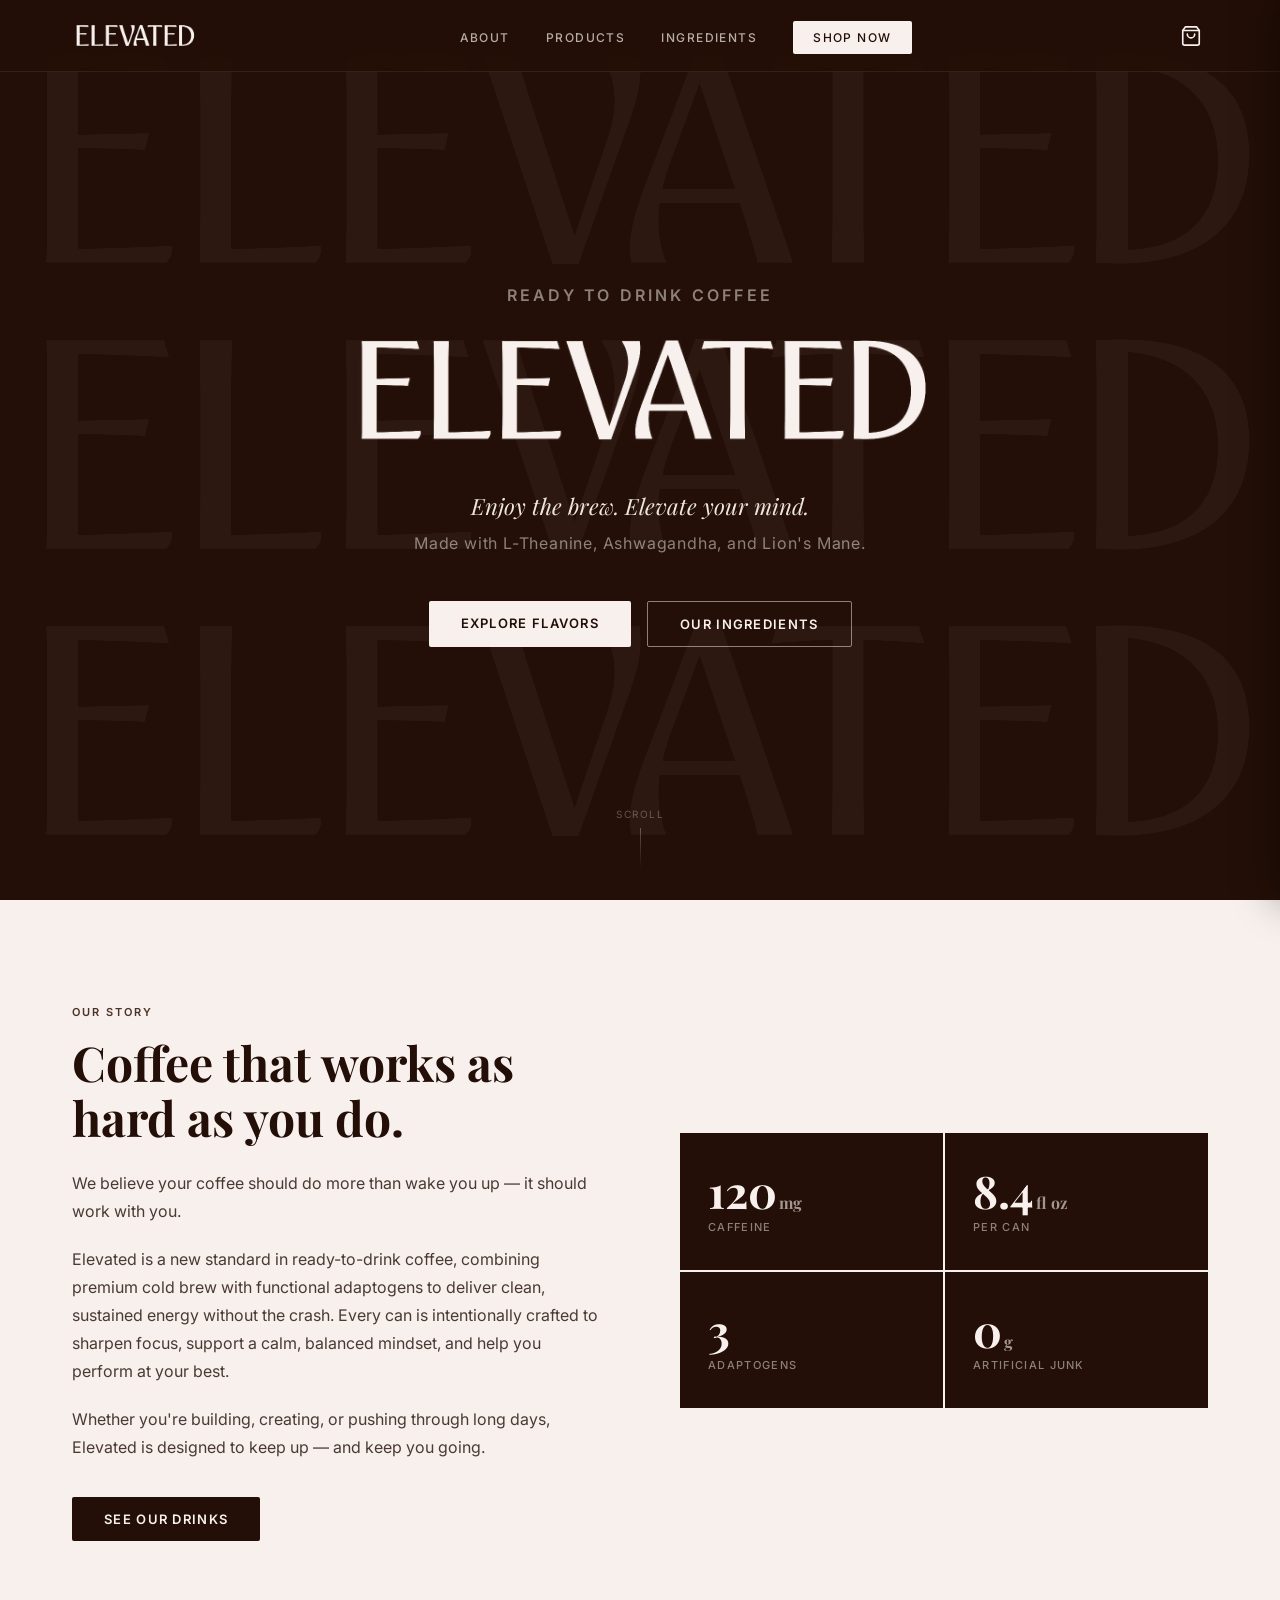
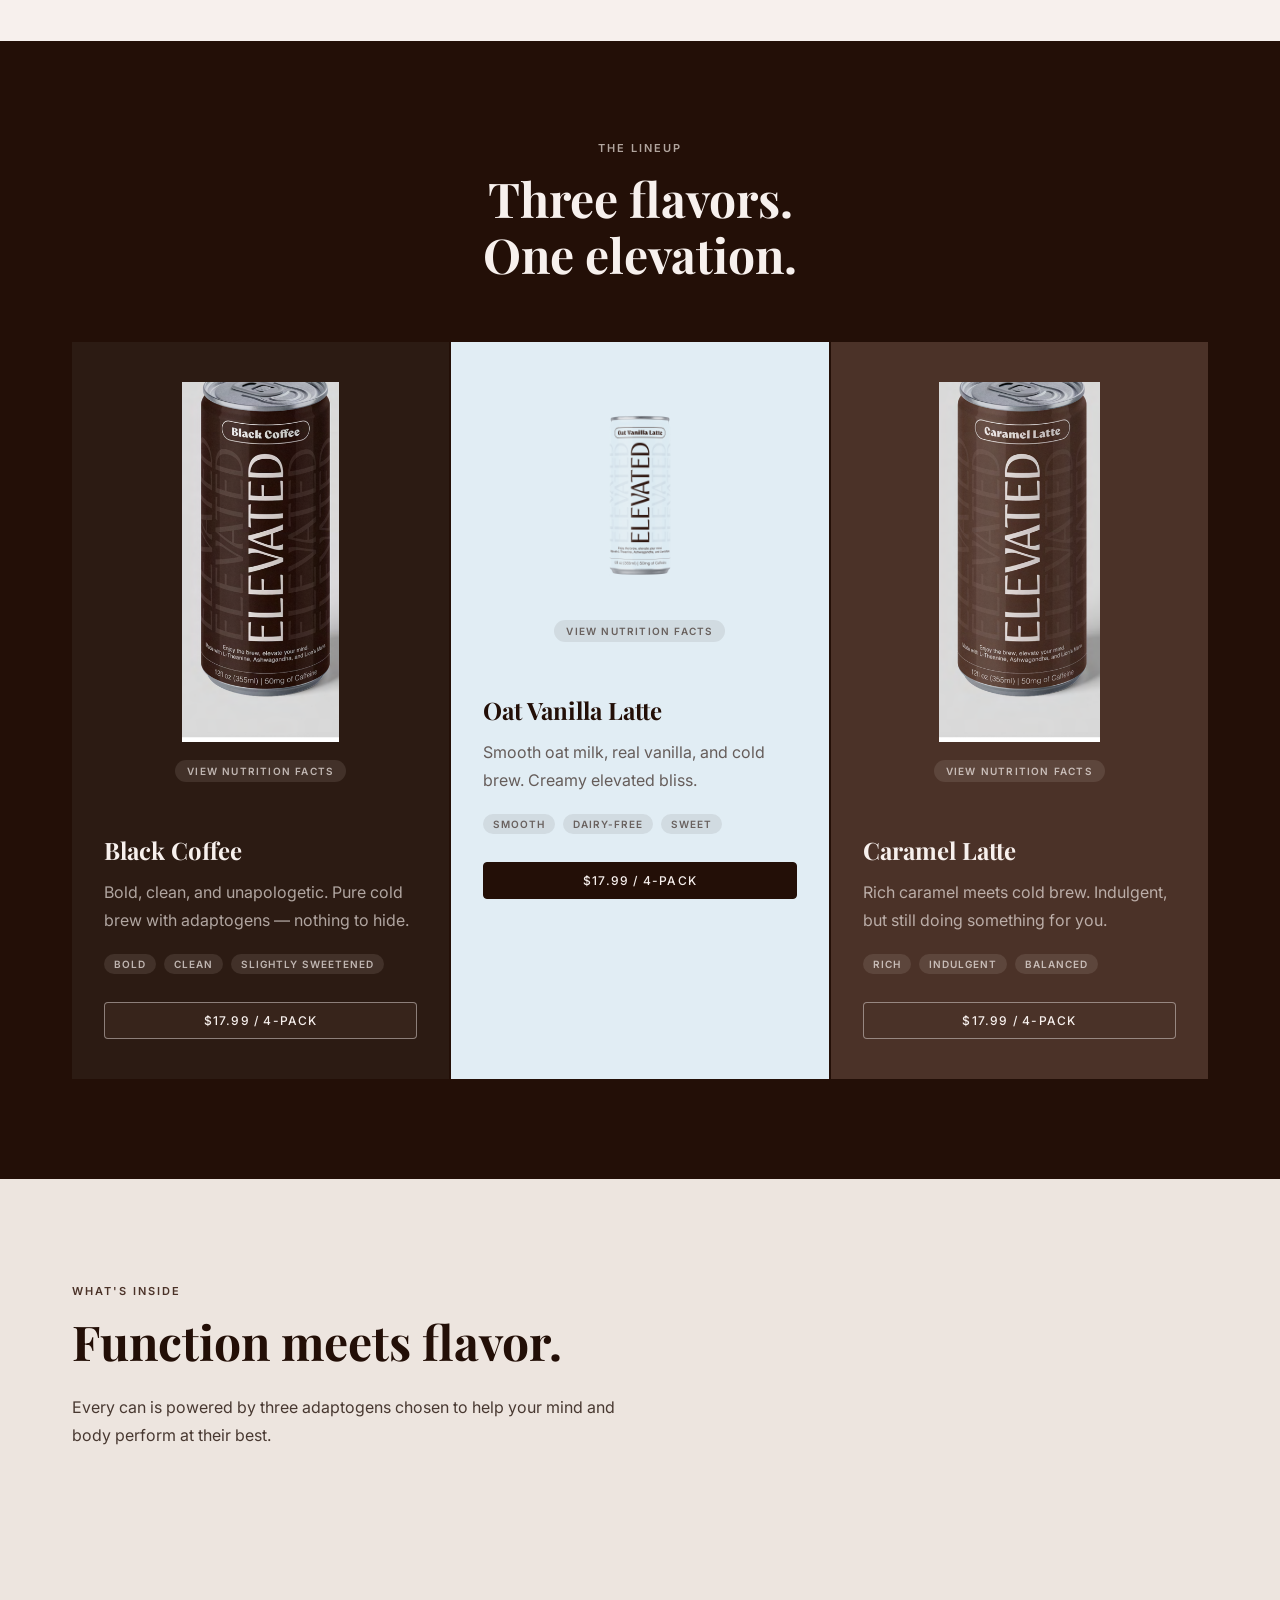
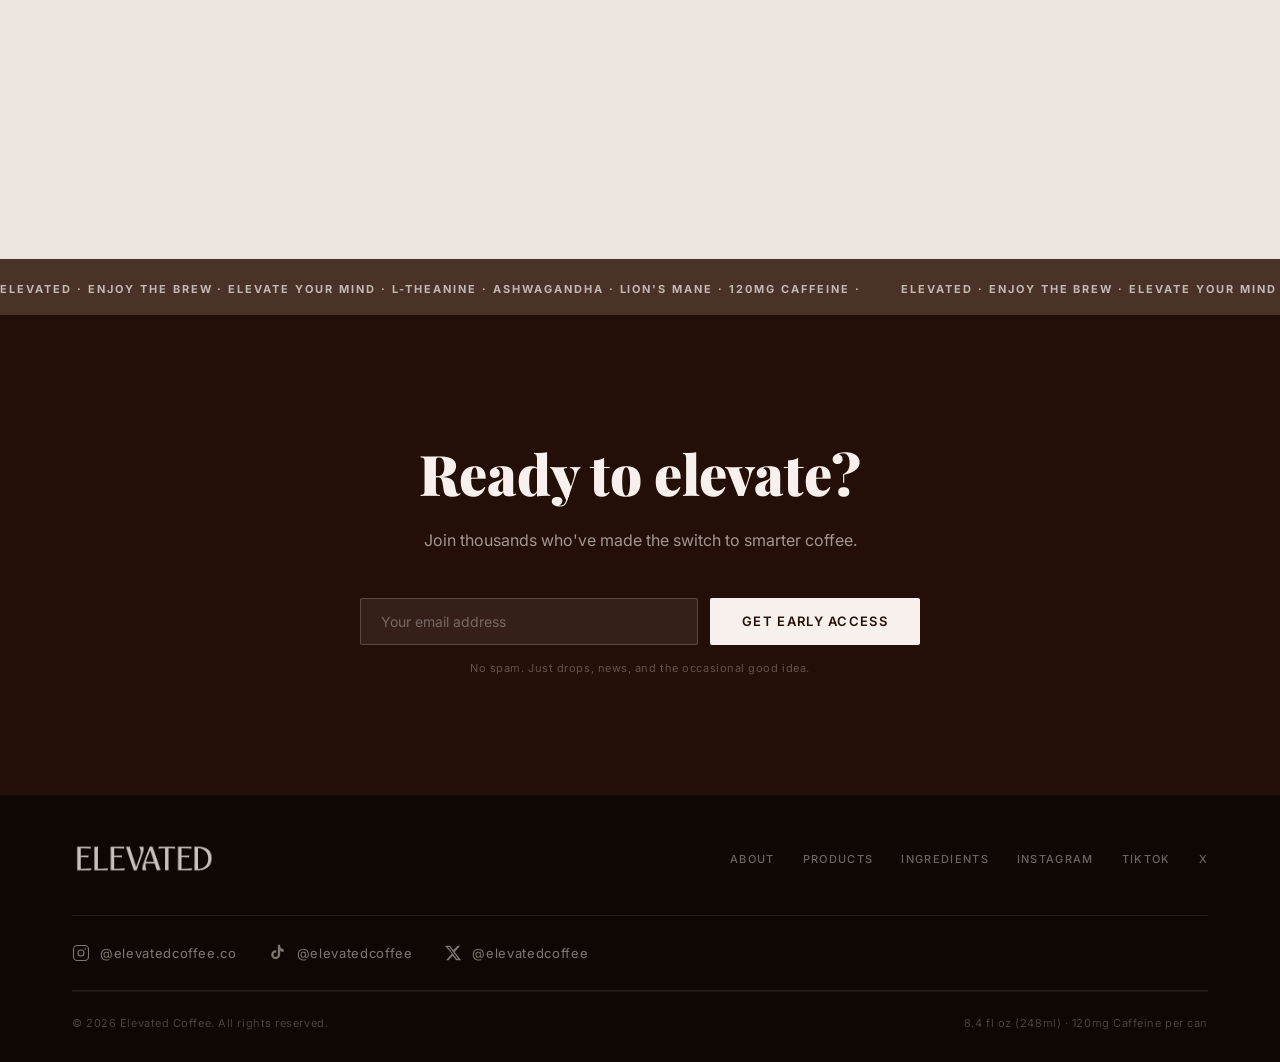
==== index.html @ 6d4f67a7 "Open nutrition facts on click in a screen-fitted popup Replace the hover overlay with a click/tap po" ====
<!DOCTYPE html>
<html lang="en">
<head>
  <meta charset="UTF-8" />
  <meta name="viewport" content="width=device-width, initial-scale=1.0" />
  <title>Elevated Coffee — Elevate Your Mind</title>
  <link rel="preconnect" href="https://fonts.googleapis.com" />
  <link rel="preconnect" href="https://fonts.gstatic.com" crossorigin />
  <link href="https://fonts.googleapis.com/css2?family=Playfair+Display:wght@400;700;900&family=Inter:wght@300;400;500;600&display=swap" rel="stylesheet" />
  <link rel="stylesheet" href="style.css" />
</head>
<body>

  <!-- NAV -->
  <nav class="nav">
    <div class="nav__inner">
      <a href="#" class="nav__logo"><img src="logo_cream.png" alt="ELEVATED" class="nav__logo-img" /></a>
      <ul class="nav__links">
        <li><a href="#about">About</a></li>
        <li><a href="#products">Products</a></li>
        <li><a href="#ingredients">Ingredients</a></li>
        <li><a href="#products" class="nav__cta">Shop Now</a></li>
      </ul>
      <div class="nav__right">
        <button class="cart-btn" id="cartBtn" aria-label="Open cart">
          <svg xmlns="http://www.w3.org/2000/svg" viewBox="0 0 24 24" fill="none" stroke="currentColor" stroke-width="1.8" stroke-linecap="round" stroke-linejoin="round">
            <path d="M6 2 3 6v14a2 2 0 0 0 2 2h14a2 2 0 0 0 2-2V6l-3-4z"/>
            <line x1="3" y1="6" x2="21" y2="6"/>
            <path d="M16 10a4 4 0 0 1-8 0"/>
          </svg>
          <span class="cart-badge" id="cartBadge" style="display:none">0</span>
        </button>
        <button class="nav__hamburger" aria-label="Toggle menu">
          <span></span><span></span><span></span>
        </button>
      </div>
    </div>
  </nav>

  <!-- CART DRAWER -->
  <div class="cart-overlay" id="cartOverlay"></div>
  <aside class="cart-drawer" id="cartDrawer" aria-label="Shopping cart">
    <div class="cart-drawer__header">
      <h2>Your Cart</h2>
      <button class="cart-drawer__close" id="cartClose" aria-label="Close cart">
        <svg xmlns="http://www.w3.org/2000/svg" viewBox="0 0 24 24" fill="none" stroke="currentColor" stroke-width="2" stroke-linecap="round">
          <line x1="18" y1="6" x2="6" y2="18"/><line x1="6" y1="6" x2="18" y2="18"/>
        </svg>
      </button>
    </div>
    <div class="cart-drawer__items" id="cartItems">
      <p class="cart-empty">Your cart is empty.</p>
    </div>
    <div class="cart-drawer__footer" id="cartFooter" style="display:none">
      <div class="cart-total">
        <span>Total</span>
        <span id="cartTotal">$0.00</span>
      </div>
      <button class="btn btn--dark cart-checkout">Checkout</button>
      <p class="cart-note">Shipping calculated at checkout</p>
    </div>
  </aside>

  <!-- HERO -->
  <section class="hero">
    <div class="hero__bg-watermark" aria-hidden="true">
      <img src="logo_cream.png" alt="" />
      <img src="logo_cream.png" alt="" />
      <img src="logo_cream.png" alt="" />
      <img src="logo_cream.png" alt="" />
    </div>
    <div class="hero__content">
      <p class="hero__eyebrow">Ready to Drink Coffee</p>
      <h1 class="hero__title">
        <img src="logo_cream.png" alt="ELEVATED" class="hero__logo" />
      </h1>
      <p class="hero__tagline">Enjoy the brew. Elevate your mind.</p>
      <p class="hero__sub">Made with L-Theanine, Ashwagandha, and Lion's Mane.</p>
      <div class="hero__actions">
        <a href="#products" class="btn btn--light">Explore Flavors</a>
        <a href="#ingredients" class="btn btn--outline">Our Ingredients</a>
      </div>
    </div>
    <div class="hero__scroll" aria-hidden="true">
      <span>Scroll</span>
      <div class="hero__scroll-line"></div>
    </div>
  </section>

  <!-- ABOUT -->
  <section class="about" id="about">
    <div class="container">
      <div class="about__grid">
        <div class="about__text">
          <span class="label">Our Story</span>
          <h2 class="section-title">Coffee that works as hard as you do.</h2>
          <p>We believe your coffee should do more than wake you up — it should work with you.</p>
          <p>Elevated is a new standard in ready-to-drink coffee, combining premium cold brew with functional adaptogens to deliver clean, sustained energy without the crash. Every can is intentionally crafted to sharpen focus, support a calm, balanced mindset, and help you perform at your best.</p>
          <p>Whether you're building, creating, or pushing through long days, Elevated is designed to keep up — and keep you going.</p>
          <a href="#products" class="btn btn--dark">See Our Drinks</a>
        </div>
        <div class="about__stats">
          <div class="stat">
            <span class="stat__num">120<span>mg</span></span>
            <span class="stat__label">Caffeine</span>
          </div>
          <div class="stat">
            <span class="stat__num">8.4<span>fl oz</span></span>
            <span class="stat__label">Per Can</span>
          </div>
          <div class="stat">
            <span class="stat__num">3</span>
            <span class="stat__label">Adaptogens</span>
          </div>
          <div class="stat">
            <span class="stat__num">0<span>g</span></span>
            <span class="stat__label">Artificial Junk</span>
          </div>
        </div>
      </div>
    </div>
  </section>

  <!-- PRODUCTS -->
  <section class="products" id="products">
    <div class="container">
      <span class="label label--light">The Lineup</span>
      <h2 class="section-title section-title--light">Three flavors.<br>One elevation.</h2>
      <div class="products__grid">

        <!-- Black Coffee -->
        <div class="product-card product-card--dark">
          <div class="product-card__can-wrap" tabindex="0" role="button" aria-label="Show nutrition facts for Black Coffee">
            <img src="can_black_coffee.png" alt="Elevated Black Coffee Can" class="product-card__can-img" />
            <span class="nutrition-hint" aria-hidden="true">View nutrition facts</span>
            <div class="nutrition">
              <div class="nutrition__label">
                <button class="nutrition__close" type="button" aria-label="Close nutrition facts">&times;</button>
                <h4 class="nutrition__title">Nutrition Facts</h4>
                <p class="nutrition__serving">1 serving per container<br><strong>Serving size&nbsp;&nbsp;1 can (248mL)</strong></p>
                <div class="nutrition__bar nutrition__bar--thick"></div>
                <div class="nutrition__cal">
                  <span class="nutrition__cal-label">Amount per serving<br><strong>Calories</strong></span>
                  <strong class="nutrition__cal-num">20</strong>
                </div>
                <div class="nutrition__bar nutrition__bar--med"></div>
                <div class="nutrition__dv">% Daily Value*</div>
                <div class="nutrition__row"><span><strong>Total Fat</strong> 0g</span><strong>0%</strong></div>
                <div class="nutrition__row nutrition__row--sub"><span>Saturated Fat 0g</span><strong>0%</strong></div>
                <div class="nutrition__row nutrition__row--sub"><span><em>Trans</em> Fat 0g</span><span></span></div>
                <div class="nutrition__row"><span><strong>Cholesterol</strong> 0mg</span><strong>0%</strong></div>
                <div class="nutrition__row"><span><strong>Sodium</strong> 10mg</span><strong>0%</strong></div>
                <div class="nutrition__row"><span><strong>Total Carbohydrate</strong> 9g</span><strong>3%</strong></div>
                <div class="nutrition__row nutrition__row--sub"><span>Dietary Fiber 0g</span><strong>0%</strong></div>
                <div class="nutrition__row nutrition__row--sub"><span>Total Sugars 5g</span><span></span></div>
                <div class="nutrition__row nutrition__row--sub2"><span>Includes 5g Added Sugars</span><strong>10%</strong></div>
                <div class="nutrition__row"><span><strong>Protein</strong> 0g</span><span></span></div>
                <div class="nutrition__bar nutrition__bar--thick"></div>
                <div class="nutrition__row nutrition__row--micro"><span>Vitamin D 0mcg</span><span>0%</span></div>
                <div class="nutrition__row nutrition__row--micro"><span>Calcium 0mg</span><span>0%</span></div>
                <div class="nutrition__row nutrition__row--micro"><span>Iron 0mg</span><span>0%</span></div>
                <div class="nutrition__row nutrition__row--micro"><span>Potassium 0mg</span><span>0%</span></div>
                <div class="nutrition__bar nutrition__bar--med"></div>
                <p class="nutrition__foot">*The % Daily Value (DV) tells you how much a nutrient in a serving of food contributes to a daily diet. 2,000 calories a day is used for general nutrition advice.</p>
                <p class="nutrition__ingredients"><strong>Ingredients:</strong> Water, Coffee Concentrate, Sugar, Natural Flavor, Lion's Mane Mushroom Extract, Natural Caffeine (from Green Coffee Beans), L-Theanine, Ashwagandha Root Extract.</p>
              </div>
            </div>
          </div>
          <div class="product-card__details">
            <h3>Black Coffee</h3>
            <p>Bold, clean, and unapologetic. Pure cold brew with adaptogens — nothing to hide.</p>
            <div class="product-card__tags">
              <span>Bold</span><span>Clean</span><span>Slightly Sweetened</span>
            </div>
            <div class="product-card__buy">
              <button class="btn btn--add-cart btn--pack" data-name="Black Coffee (4-Pack)" data-price="17.99" data-img="can_black_coffee.png">$17.99 / 4-Pack</button>
            </div>
          </div>
        </div>

        <!-- Oat Vanilla Latte -->
        <div class="product-card product-card--blue">
          <div class="product-card__can-wrap" tabindex="0" role="button" aria-label="Show nutrition facts for Oat Vanilla Latte">
            <img src="can_oat_vanilla_latte.png" alt="Elevated Oat Vanilla Latte Can" class="product-card__can-img" />
            <span class="nutrition-hint" aria-hidden="true">View nutrition facts</span>
            <div class="nutrition">
              <div class="nutrition__label">
                <button class="nutrition__close" type="button" aria-label="Close nutrition facts">&times;</button>
                <h4 class="nutrition__title">Nutrition Facts</h4>
                <p class="nutrition__serving">1 serving per container<br><strong>Serving size&nbsp;&nbsp;1 can (248mL)</strong></p>
                <div class="nutrition__bar nutrition__bar--thick"></div>
                <div class="nutrition__cal">
                  <span class="nutrition__cal-label">Amount per serving<br><strong>Calories</strong></span>
                  <strong class="nutrition__cal-num">100</strong>
                </div>
                <div class="nutrition__bar nutrition__bar--med"></div>
                <div class="nutrition__dv">% Daily Value*</div>
                <div class="nutrition__row"><span><strong>Total Fat</strong> 1g</span><strong>1%</strong></div>
                <div class="nutrition__row nutrition__row--sub"><span>Saturated Fat 0g</span><strong>0%</strong></div>
                <div class="nutrition__row nutrition__row--sub"><span><em>Trans</em> Fat 0g</span><span></span></div>
                <div class="nutrition__row"><span><strong>Cholesterol</strong> 0mg</span><strong>0%</strong></div>
                <div class="nutrition__row"><span><strong>Sodium</strong> 40mg</span><strong>2%</strong></div>
                <div class="nutrition__row"><span><strong>Total Carbohydrate</strong> 24g</span><strong>9%</strong></div>
                <div class="nutrition__row nutrition__row--sub"><span>Dietary Fiber 2g</span><strong>7%</strong></div>
                <div class="nutrition__row nutrition__row--sub"><span>Total Sugars 13g</span><span></span></div>
                <div class="nutrition__row nutrition__row--sub2"><span>Includes 13g Added Sugars</span><strong>26%</strong></div>
                <div class="nutrition__row"><span><strong>Protein</strong> 1g</span><span></span></div>
                <div class="nutrition__bar nutrition__bar--thick"></div>
                <div class="nutrition__row nutrition__row--micro"><span>Vitamin D 0mcg</span><span>0%</span></div>
                <div class="nutrition__row nutrition__row--micro"><span>Calcium 10mg</span><span>0%</span></div>
                <div class="nutrition__row nutrition__row--micro"><span>Iron 0mg</span><span>0%</span></div>
                <div class="nutrition__row nutrition__row--micro"><span>Potassium 230mg</span><span>4%</span></div>
                <div class="nutrition__bar nutrition__bar--med"></div>
                <p class="nutrition__foot">*The % Daily Value (DV) tells you how much a nutrient in a serving of food contributes to a daily diet. 2,000 calories a day is used for general nutrition advice.</p>
                <p class="nutrition__ingredients"><strong>Ingredients:</strong> Water, Oat Syrup, Coffee Concentrate, Sugar, Natural Flavors, Dipotassium Phosphate, Lion's Mane Mushroom Extract, Natural Caffeine (from Green Coffee Beans), L-Theanine, Ashwagandha Root Extract.</p>
              </div>
            </div>
          </div>
          <div class="product-card__details">
            <h3>Oat Vanilla Latte</h3>
            <p>Smooth oat milk, real vanilla, and cold brew. Creamy elevated bliss.</p>
            <div class="product-card__tags">
              <span>Smooth</span><span>Dairy-Free</span><span>Sweet</span>
            </div>
            <div class="product-card__buy">
              <button class="btn btn--add-cart btn--pack" data-name="Oat Vanilla Latte (4-Pack)" data-price="17.99" data-img="can_oat_vanilla_latte.png">$17.99 / 4-Pack</button>
            </div>
          </div>
        </div>

        <!-- Caramel Latte -->
        <div class="product-card product-card--caramel">
          <div class="product-card__can-wrap" tabindex="0" role="button" aria-label="Show nutrition facts for Caramel Latte">
            <img src="can_caramel_latte.png" alt="Elevated Caramel Latte Can" class="product-card__can-img" />
            <span class="nutrition-hint" aria-hidden="true">View nutrition facts</span>
            <div class="nutrition">
              <div class="nutrition__label">
                <button class="nutrition__close" type="button" aria-label="Close nutrition facts">&times;</button>
                <h4 class="nutrition__title">Nutrition Facts</h4>
                <p class="nutrition__serving">1 serving per container<br><strong>Serving size&nbsp;&nbsp;1 can (248mL)</strong></p>
                <div class="nutrition__bar nutrition__bar--thick"></div>
                <div class="nutrition__cal">
                  <span class="nutrition__cal-label">Amount per serving<br><strong>Calories</strong></span>
                  <strong class="nutrition__cal-num">120</strong>
                </div>
                <div class="nutrition__bar nutrition__bar--med"></div>
                <div class="nutrition__dv">% Daily Value*</div>
                <div class="nutrition__row"><span><strong>Total Fat</strong> 3.5g</span><strong>4%</strong></div>
                <div class="nutrition__row nutrition__row--sub"><span>Saturated Fat 2g</span><strong>10%</strong></div>
                <div class="nutrition__row nutrition__row--sub"><span><em>Trans</em> Fat 0g</span><span></span></div>
                <div class="nutrition__row"><span><strong>Cholesterol</strong> 15mg</span><strong>5%</strong></div>
                <div class="nutrition__row"><span><strong>Sodium</strong> 85mg</span><strong>4%</strong></div>
                <div class="nutrition__row"><span><strong>Total Carbohydrate</strong> 20g</span><strong>7%</strong></div>
                <div class="nutrition__row nutrition__row--sub"><span>Dietary Fiber 0g</span><strong>0%</strong></div>
                <div class="nutrition__row nutrition__row--sub"><span>Total Sugars 16g</span><span></span></div>
                <div class="nutrition__row nutrition__row--sub2"><span>Includes 8g Added Sugars</span><strong>16%</strong></div>
                <div class="nutrition__row"><span><strong>Protein</strong> 5g</span><span></span></div>
                <div class="nutrition__bar nutrition__bar--thick"></div>
                <div class="nutrition__row nutrition__row--micro"><span>Vitamin D 0mcg</span><span>0%</span></div>
                <div class="nutrition__row nutrition__row--micro"><span>Calcium 200mg</span><span>15%</span></div>
                <div class="nutrition__row nutrition__row--micro"><span>Iron 0.1mg</span><span>0%</span></div>
                <div class="nutrition__row nutrition__row--micro"><span>Potassium 460mg</span><span>10%</span></div>
                <div class="nutrition__bar nutrition__bar--med"></div>
                <p class="nutrition__foot">*The % Daily Value (DV) tells you how much a nutrient in a serving of food contributes to a daily diet. 2,000 calories a day is used for general nutrition advice.</p>
                <p class="nutrition__ingredients"><strong>Ingredients:</strong> Reduced Fat Milk (2%), Water, Coffee Concentrate, Sugar, Natural Flavors, Dipotassium Phosphate, Lion's Mane Mushroom Extract, Natural Caffeine (from Green Coffee Beans), L-Theanine, Ashwagandha Root Extract. <strong>Contains: Milk.</strong></p>
              </div>
            </div>
          </div>
          <div class="product-card__details">
            <h3>Caramel Latte</h3>
            <p>Rich caramel meets cold brew. Indulgent, but still doing something for you.</p>
            <div class="product-card__tags">
              <span>Rich</span><span>Indulgent</span><span>Balanced</span>
            </div>
            <div class="product-card__buy">
              <button class="btn btn--add-cart btn--pack" data-name="Caramel Latte (4-Pack)" data-price="17.99" data-img="can_caramel_latte.png">$17.99 / 4-Pack</button>
            </div>
          </div>
        </div>

      </div>
    </div>
  </section>

  <!-- INGREDIENTS -->
  <section class="ingredients" id="ingredients">
    <div class="container">
      <span class="label">What's Inside</span>
      <h2 class="section-title">Function meets flavor.</h2>
      <p class="section-intro">Every can is powered by three adaptogens chosen to help your mind and body perform at their best.</p>
      <div class="ingredients__grid">
        <div class="ingredient">
          <h3>L-Theanine</h3>
          <p>An amino acid found in tea that promotes calm focus and smooths out caffeine's edges — so you stay sharp without the jitters.</p>
        </div>
        <div class="ingredient">
          <h3>Ashwagandha</h3>
          <p>A powerful adaptogen used for centuries to reduce stress, balance cortisol, and support sustained energy throughout the day.</p>
        </div>
        <div class="ingredient">
          <h3>Lion's Mane</h3>
          <p>A functional mushroom renowned for its nootropic properties — supports memory, mental clarity, and neurological health.</p>
        </div>
      </div>
    </div>
  </section>

  <!-- MARQUEE STRIP -->
  <div class="marquee" aria-hidden="true">
    <div class="marquee__track">
      <span>ELEVATED · ENJOY THE BREW · ELEVATE YOUR MIND · L-THEANINE · ASHWAGANDHA · LION'S MANE · 120MG CAFFEINE · </span>
      <span>ELEVATED · ENJOY THE BREW · ELEVATE YOUR MIND · L-THEANINE · ASHWAGANDHA · LION'S MANE · 120MG CAFFEINE · </span>
      <span>ELEVATED · ENJOY THE BREW · ELEVATE YOUR MIND · L-THEANINE · ASHWAGANDHA · LION'S MANE · 120MG CAFFEINE · </span>
      <span>ELEVATED · ENJOY THE BREW · ELEVATE YOUR MIND · L-THEANINE · ASHWAGANDHA · LION'S MANE · 120MG CAFFEINE · </span>
    </div>
  </div>

  <!-- CTA -->
  <section class="cta" id="contact">
    <div class="container">
      <div class="cta__inner">
        <h2 class="cta__title">Ready to elevate?</h2>
        <p class="cta__sub">Join thousands who've made the switch to smarter coffee.</p>
        <form class="cta__form">
          <input type="email" placeholder="Your email address" required />
          <button type="submit" class="btn btn--cream">Get Early Access</button>
        </form>
        <p class="cta__fine">No spam. Just drops, news, and the occasional good idea.</p>
      </div>
    </div>
  </section>

  <!-- FOOTER -->
  <footer class="footer">
    <div class="container">
      <div class="footer__top">
        <img src="logo_cream.png" alt="ELEVATED" class="footer__logo-img" />
        <nav class="footer__nav">
          <a href="#about">About</a>
          <a href="#products">Products</a>
          <a href="#ingredients">Ingredients</a>
          <a href="https://instagram.com/elevatedcoffee.co" target="_blank" rel="noopener">Instagram</a>
          <a href="https://tiktok.com/@elevatedcoffee" target="_blank" rel="noopener">TikTok</a>
          <a href="https://x.com/elevatedcoffee" target="_blank" rel="noopener">X</a>
        </nav>
      </div>
      <div class="footer__social">
        <!-- Instagram -->
        <a href="https://instagram.com/elevatedcoffee.co" class="footer__social-link" target="_blank" rel="noopener" aria-label="Instagram">
          <svg xmlns="http://www.w3.org/2000/svg" viewBox="0 0 24 24" fill="none" stroke="currentColor" stroke-width="1.5" stroke-linecap="round" stroke-linejoin="round">
            <rect x="2" y="2" width="20" height="20" rx="5" ry="5"/>
            <circle cx="12" cy="12" r="4"/>
            <circle cx="17.5" cy="6.5" r="1" fill="currentColor" stroke="none"/>
          </svg>
          <span>@elevatedcoffee.co</span>
        </a>
        <!-- TikTok -->
        <a href="https://tiktok.com/@elevatedcoffee" class="footer__social-link" target="_blank" rel="noopener" aria-label="TikTok">
          <svg xmlns="http://www.w3.org/2000/svg" viewBox="0 0 24 24" fill="currentColor">
            <path d="M19.59 6.69a4.83 4.83 0 0 1-4.76-4.76V1h-3.06v13.67a2.89 2.89 0 0 1-2.88 2.5 2.89 2.89 0 0 1-2.89-2.89 2.89 2.89 0 0 1 2.89-2.89c.28 0 .54.04.79.1V8.35a6.02 6.02 0 0 0-.79-.05 5.95 5.95 0 0 0-5.95 5.95 5.95 5.95 0 0 0 5.95 5.95 5.95 5.95 0 0 0 5.95-5.95V8.89a7.88 7.88 0 0 0 4.76 1.58V7.41a4.84 4.84 0 0 1-1-.72z"/>
          </svg>
          <span>@elevatedcoffee</span>
        </a>
        <!-- X / Twitter -->
        <a href="https://x.com/elevatedcoffee" class="footer__social-link" target="_blank" rel="noopener" aria-label="X">
          <svg xmlns="http://www.w3.org/2000/svg" viewBox="0 0 24 24" fill="currentColor">
            <path d="M18.244 2.25h3.308l-7.227 8.26 8.502 11.24H16.17l-4.714-6.231-5.401 6.231H2.746l7.733-8.835L1.254 2.25H8.08l4.253 5.622 5.911-5.622zm-1.161 17.52h1.833L7.084 4.126H5.117z"/>
          </svg>
          <span>@elevatedcoffee</span>
        </a>
      </div>
      <div class="footer__bottom">
        <p>© 2026 Elevated Coffee. All rights reserved.</p>
        <p>8.4 fl oz (248ml) · 120mg Caffeine per can</p>
      </div>
    </div>
  </footer>

  <script src="script.js"></script>
</body>
</html>
---- style.css ----
/* ============================================
   ELEVATED COFFEE — Website Styles
   Palette: Espresso #230F07 | Cream #F7F0ED | Blue #E1EDF4 | Brown #4B3228
   ============================================ */

*, *::before, *::after { box-sizing: border-box; margin: 0; padding: 0; }

:root {
  --espresso:  #230F07;
  --espresso2: #2C1B13;
  --brown:     #4B3228;
  --cream:     #F7F0ED;
  --blue:      #E1EDF4;
  --cream2:    #EDE5DF;
  --text-light: #F7F0ED;
  --text-dark:  #230F07;

  --font-display: 'Playfair Display', Georgia, serif;
  --font-body: 'Inter', system-ui, sans-serif;

  --max-width: 1200px;
  --nav-h: 72px;
  --ease: cubic-bezier(0.25, 0.1, 0.25, 1);
}

html { scroll-behavior: smooth; }

body {
  font-family: var(--font-body);
  background: var(--cream);
  color: var(--text-dark);
  overflow-x: hidden;
  -webkit-font-smoothing: antialiased;
}

/* ─── UTILITIES ─── */
.container {
  max-width: var(--max-width);
  margin: 0 auto;
  padding: 0 32px;
}

.label {
  display: inline-block;
  font-family: var(--font-body);
  font-size: 11px;
  font-weight: 600;
  letter-spacing: 0.18em;
  text-transform: uppercase;
  color: var(--brown);
  margin-bottom: 16px;
}
.label--light { color: var(--cream2); opacity: 0.7; }

.section-title {
  font-family: var(--font-display);
  font-size: clamp(2rem, 4vw, 3rem);
  font-weight: 700;
  line-height: 1.15;
  color: var(--espresso);
  margin-bottom: 24px;
}
.section-title--light { color: var(--cream); }

.section-intro {
  font-size: 1rem;
  line-height: 1.75;
  color: var(--espresso2);
  max-width: 560px;
  margin-bottom: 56px;
  opacity: 0.85;
}

/* ─── BUTTONS ─── */
.btn {
  display: inline-block;
  padding: 14px 32px;
  font-family: var(--font-body);
  font-size: 13px;
  font-weight: 600;
  letter-spacing: 0.1em;
  text-transform: uppercase;
  text-decoration: none;
  border-radius: 2px;
  transition: all 0.25s var(--ease);
  cursor: pointer;
  border: none;
}
.btn--dark {
  background: var(--espresso);
  color: var(--cream);
}
.btn--dark:hover { background: var(--brown); }

.btn--light {
  background: var(--cream);
  color: var(--espresso);
}
.btn--light:hover { background: #fff; }

.btn--outline {
  background: transparent;
  color: var(--cream);
  border: 1.5px solid rgba(247, 240, 237, 0.5);
}
.btn--outline:hover {
  background: rgba(247, 240, 237, 0.1);
  border-color: var(--cream);
}

.btn--cream {
  background: var(--cream);
  color: var(--espresso);
}
.btn--cream:hover { background: #fff; }

/* ─── NAVIGATION ─── */
.nav {
  position: fixed;
  top: 0;
  left: 0;
  right: 0;
  z-index: 100;
  height: var(--nav-h);
  background: rgba(35, 15, 7, 0.95);
  backdrop-filter: blur(12px);
  -webkit-backdrop-filter: blur(12px);
  border-bottom: 1px solid rgba(247, 240, 237, 0.08);
}

.nav__inner {
  max-width: var(--max-width);
  margin: 0 auto;
  padding: 0 32px;
  height: 100%;
  display: flex;
  align-items: center;
  justify-content: space-between;
}

.nav__logo {
  text-decoration: none;
  display: flex;
  align-items: center;
}

.nav__logo-img {
  height: 28px;
  width: auto;
  display: block;
}

.nav__links {
  display: flex;
  list-style: none;
  gap: 36px;
  align-items: center;
}

.nav__links a {
  font-size: 12px;
  font-weight: 500;
  letter-spacing: 0.12em;
  text-transform: uppercase;
  text-decoration: none;
  color: rgba(247, 240, 237, 0.7);
  transition: color 0.2s;
}

.nav__links a:hover { color: var(--cream); }

.nav__cta {
  background: var(--cream) !important;
  color: var(--espresso) !important;
  padding: 9px 20px;
  border-radius: 2px;
  opacity: 1 !important;
}
.nav__cta:hover { background: #fff !important; }

.nav__hamburger {
  display: none;
  flex-direction: column;
  gap: 5px;
  background: none;
  border: none;
  cursor: pointer;
  padding: 4px;
}
.nav__hamburger span {
  display: block;
  width: 24px;
  height: 2px;
  background: var(--cream);
  border-radius: 2px;
  transition: all 0.25s;
}

/* ─── HERO ─── */
.hero {
  min-height: 100vh;
  background: var(--espresso);
  display: grid;
  place-items: center;
  position: relative;
  overflow: hidden;
  padding: calc(var(--nav-h) + 60px) 32px 100px;
}

.hero__bg-watermark {
  position: absolute;
  inset: 0;
  display: flex;
  flex-direction: column;
  justify-content: space-around;
  overflow: hidden;
  pointer-events: none;
  user-select: none;
  padding: 20px 0;
}
.hero__bg-watermark img {
  width: 100%;
  opacity: 0.04;
  display: block;
}

.hero__content {
  text-align: center;
  position: relative;
  z-index: 2;
  width: 100%;
  max-width: 700px;
  margin: 0 auto;
  display: flex;
  flex-direction: column;
  align-items: center;
}

.hero__eyebrow {
  font-size: 1rem;
  font-weight: 600;
  letter-spacing: 0.2em;
  text-transform: uppercase;
  color: rgba(247, 240, 237, 0.5);
  margin-bottom: 20px;
  display: block;
  text-align: center;
}

.hero__title {
  margin: 0 0 32px;
  line-height: 1;
  width: 100%;
  display: flex;
  justify-content: center;
}

.hero__logo {
  width: min(600px, 80vw);
  height: auto;
  display: block;
}

.hero__tagline {
  font-family: var(--font-display);
  font-size: 1.4rem;
  font-style: italic;
  color: var(--cream2);
  margin-bottom: 12px;
  text-align: center;
}

.hero__sub {
  font-size: 1rem;
  font-weight: 400;
  letter-spacing: 0.05em;
  color: rgba(247, 240, 237, 0.5);
  margin-bottom: 48px;
  text-align: center;
}

.hero__actions {
  display: flex;
  gap: 16px;
  justify-content: center;
  flex-wrap: wrap;
}

.hero__scroll {
  position: absolute;
  bottom: 32px;
  left: 50%;
  transform: translateX(-50%);
  display: flex;
  flex-direction: column;
  align-items: center;
  gap: 8px;
  color: rgba(247, 240, 237, 0.3);
  font-size: 10px;
  letter-spacing: 0.15em;
  text-transform: uppercase;
}

.hero__scroll-line {
  width: 1px;
  height: 40px;
  background: linear-gradient(to bottom, rgba(247,240,237,0.3), transparent);
  animation: scrollPulse 2s ease-in-out infinite;
}

@keyframes scrollPulse {
  0%, 100% { transform: scaleY(1); opacity: 1; }
  50% { transform: scaleY(0.5); opacity: 0.4; }
}

/* ─── ABOUT ─── */
.about {
  padding: 100px 0;
  background: var(--cream);
}

.about__grid {
  display: grid;
  grid-template-columns: 1fr 1fr;
  gap: 80px;
  align-items: center;
}

.about__text p {
  font-size: 1rem;
  line-height: 1.75;
  color: var(--espresso2);
  margin-bottom: 20px;
  opacity: 0.85;
}

/* Unified body copy across all sections */
.about__text p,
.product-card p,
.ingredient p,
.cta__sub {
  font-size: 1rem;
  line-height: 1.75;
}

.about__text .btn { margin-top: 16px; }

.about__stats {
  display: grid;
  grid-template-columns: 1fr 1fr;
  gap: 2px;
}

.stat {
  background: var(--espresso);
  padding: 36px 28px;
  display: flex;
  flex-direction: column;
  gap: 6px;
}

.stat__num {
  font-family: var(--font-display);
  font-size: 2.8rem;
  font-weight: 700;
  color: var(--cream);
  line-height: 1;
}
.stat__num span {
  font-size: 1rem;
  opacity: 0.6;
  margin-left: 2px;
}

.stat__label {
  font-size: 11px;
  font-weight: 500;
  letter-spacing: 0.12em;
  text-transform: uppercase;
  color: rgba(247, 240, 237, 0.5);
}

/* ─── PRODUCTS ─── */
.products {
  padding: 100px 0;
  background: var(--espresso);
}

.products .label,
.products .section-title { text-align: center; width: 100%; display: block; }

.products__grid {
  display: grid;
  grid-template-columns: repeat(3, 1fr);
  gap: 2px;
  margin-top: 60px;
}

.product-card {
  display: flex;
  flex-direction: column;
  overflow: hidden;
}

.product-card--dark  { background: var(--espresso2); }
.product-card--blue  { background: var(--blue); }
.product-card--caramel { background: var(--brown); }

.product-card__can-wrap {
  padding: 40px 24px 24px;
  display: flex;
  justify-content: center;
  align-items: center;
  overflow: hidden;
  min-height: 320px;
}

.product-card__can-img {
  width: auto;
  max-width: 220px;
  max-height: 360px;
  height: auto;
  display: block;
  object-fit: contain;
  filter: none;
  transition: transform 0.4s cubic-bezier(0.25, 0.1, 0.25, 1);
}
.product-card:hover .product-card__can-img {
  transform: translateY(-8px) scale(1.05);
}

/* ─── CSS CAN ─── */
.can {
  width: 120px;
  height: 200px;
  border-radius: 16px / 10px;
  position: relative;
  overflow: hidden;
  display: flex;
  align-items: center;
  justify-content: center;
  box-shadow: 0 20px 60px rgba(0,0,0,0.4), inset 0 1px 0 rgba(255,255,255,0.1);
  transition: transform 0.4s var(--ease);
}
.product-card:hover .can { transform: translateY(-8px) scale(1.03); }

.can--dark    { background: linear-gradient(160deg, #2C1B13 0%, #1a0d06 100%); }
.can--blue    { background: linear-gradient(160deg, #E1EDF4 0%, #c8dde9 100%); }
.can--caramel { background: linear-gradient(160deg, #4B3228 0%, #3a261e 100%); }

.can__bg-text {
  position: absolute;
  inset: 0;
  font-family: var(--font-display);
  font-size: 11px;
  font-weight: 900;
  letter-spacing: 0.05em;
  word-break: break-all;
  line-height: 1.6;
  padding: 8px;
  pointer-events: none;
  user-select: none;
  overflow: hidden;
}
.can--dark .can__bg-text,
.can--caramel .can__bg-text { color: rgba(247,240,237,0.06); }
.can--blue .can__bg-text    { color: rgba(35,15,7,0.06); }

.can__content {
  position: relative;
  z-index: 2;
  display: flex;
  flex-direction: column;
  align-items: center;
  gap: 8px;
  padding: 12px 6px;
  text-align: center;
}

.can__pill {
  font-size: 7px;
  font-weight: 700;
  letter-spacing: 0.1em;
  text-transform: uppercase;
  background: rgba(247,240,237,0.15);
  color: var(--cream);
  padding: 3px 8px;
  border-radius: 20px;
}
.can__pill--dark {
  background: rgba(35,15,7,0.12);
  color: var(--espresso);
}

.can__brand {
  font-family: var(--font-display);
  font-size: 20px;
  font-weight: 900;
  letter-spacing: 0.12em;
  color: var(--cream);
  writing-mode: vertical-rl;
  text-orientation: mixed;
  transform: rotate(180deg);
  line-height: 1;
}
.can__brand--dark { color: var(--espresso); }

.can__info {
  font-size: 6px;
  letter-spacing: 0.08em;
  color: rgba(247,240,237,0.5);
  text-transform: uppercase;
}
.can__info--dark { color: rgba(35,15,7,0.45); }

.product-card__details {
  padding: 28px 32px 40px;
  flex: 1;
}

.product-card--dark h3,
.product-card--caramel h3 { color: var(--cream); }
.product-card--blue h3    { color: var(--espresso); }

.product-card h3 {
  font-family: var(--font-display);
  font-size: 1.5rem;
  font-weight: 700;
  margin-bottom: 12px;
}

.product-card--dark p,
.product-card--caramel p { color: rgba(247,240,237,0.65); }
.product-card--blue p    { color: rgba(35,15,7,0.65); }

.product-card p {
  line-height: 1.75;
  margin-bottom: 20px;
}

.product-card__tags {
  display: flex;
  gap: 8px;
  flex-wrap: wrap;
}

.product-card--dark .product-card__tags span,
.product-card--caramel .product-card__tags span {
  background: rgba(247,240,237,0.1);
  color: rgba(247,240,237,0.7);
}
.product-card--blue .product-card__tags span {
  background: rgba(35,15,7,0.08);
  color: rgba(35,15,7,0.6);
}

.product-card__tags span {
  font-size: 10px;
  font-weight: 600;
  letter-spacing: 0.1em;
  text-transform: uppercase;
  padding: 4px 10px;
  border-radius: 20px;
}

/* ─── INGREDIENTS ─── */
.ingredients {
  padding: 100px 0;
  background: var(--cream2);
}

.ingredients__grid {
  display: grid;
  grid-template-columns: repeat(3, 1fr);
  gap: 2px;
}

.ingredient {
  background: var(--cream);
  padding: 48px 36px;
  transition: transform 0.3s var(--ease), box-shadow 0.3s var(--ease);
}
.ingredient:hover {
  transform: translateY(-4px);
  box-shadow: 0 12px 40px rgba(35,15,7,0.12);
}

.ingredient__icon {
  font-size: 2.5rem;
  margin-bottom: 20px;
  display: block;
}

.ingredient h3 {
  font-family: var(--font-display);
  font-size: 1.5rem;
  font-weight: 700;
  color: var(--espresso);
  margin-bottom: 14px;
}

.ingredient p {
  font-size: 1rem;
  line-height: 1.75;
  color: var(--espresso2);
  opacity: 0.75;
}

/* ─── MARQUEE ─── */
.marquee {
  background: var(--brown);
  padding: 18px 0;
  overflow: hidden;
  white-space: nowrap;
}

.marquee__track {
  display: inline-flex;
  animation: marquee 25s linear infinite;
}

.marquee__track span {
  font-size: 11px;
  font-weight: 700;
  letter-spacing: 0.18em;
  text-transform: uppercase;
  color: rgba(247,240,237,0.7);
  padding-right: 40px;
}

@keyframes marquee {
  from { transform: translateX(0); }
  to   { transform: translateX(-50%); }
}

/* ─── CTA ─── */
.cta {
  padding: 120px 0;
  background: var(--espresso);
}

.cta__inner {
  max-width: 560px;
  margin: 0 auto;
  text-align: center;
}

.cta__title {
  font-family: var(--font-display);
  font-size: clamp(2rem, 5vw, 3.5rem);
  font-weight: 900;
  color: var(--cream);
  margin-bottom: 16px;
}

.cta__sub {
  font-size: 1rem;
  color: rgba(247,240,237,0.6);
  margin-bottom: 44px;
}

.cta__form {
  display: flex;
  gap: 12px;
  justify-content: center;
  flex-wrap: wrap;
  margin-bottom: 16px;
}

.cta__form input {
  flex: 1;
  min-width: 240px;
  padding: 14px 20px;
  background: rgba(247,240,237,0.08);
  border: 1px solid rgba(247,240,237,0.2);
  border-radius: 2px;
  font-family: var(--font-body);
  font-size: 14px;
  color: var(--cream);
  outline: none;
  transition: border-color 0.2s;
}
.cta__form input::placeholder { color: rgba(247,240,237,0.35); }
.cta__form input:focus { border-color: rgba(247,240,237,0.5); }

.cta__fine {
  font-size: 11px;
  color: rgba(247,240,237,0.3);
  letter-spacing: 0.05em;
}

/* ─── FOOTER ─── */
.footer {
  background: #0f0704;
  padding: 48px 0 32px;
}

.footer__top {
  display: flex;
  justify-content: space-between;
  align-items: center;
  margin-bottom: 40px;
  flex-wrap: wrap;
  gap: 24px;
}

.footer__logo-img {
  height: 32px;
  width: auto;
  display: block;
  opacity: 0.8;
}

.footer__nav {
  display: flex;
  gap: 28px;
  flex-wrap: wrap;
}

.footer__nav a {
  font-size: 11px;
  font-weight: 500;
  letter-spacing: 0.12em;
  text-transform: uppercase;
  text-decoration: none;
  color: rgba(247,240,237,0.4);
  transition: color 0.2s;
}
.footer__nav a:hover { color: var(--cream); }

.footer__social {
  display: flex;
  gap: 32px;
  padding: 28px 0;
  border-top: 1px solid rgba(240, 232, 218, 0.1);
  border-bottom: 1px solid rgba(240, 232, 218, 0.1);
  flex-wrap: wrap;
}

.footer__social-link {
  display: flex;
  align-items: center;
  gap: 10px;
  color: rgba(240, 232, 218, 0.5);
  text-decoration: none;
  font-size: 13px;
  letter-spacing: 0.05em;
  transition: color 0.2s;
}

.footer__social-link:hover { color: var(--gold); }

.footer__social-link svg {
  width: 18px;
  height: 18px;
  flex-shrink: 0;
}

.footer__bottom {
  padding-top: 24px;
  border-top: 1px solid rgba(247,240,237,0.06);
  display: flex;
  justify-content: space-between;
  flex-wrap: wrap;
  gap: 8px;
}

.footer__bottom p {
  font-size: 11px;
  color: rgba(247,240,237,0.25);
  letter-spacing: 0.05em;
}

/* ─── RESPONSIVE — TABLET ─── */
@media (max-width: 900px) {
  .about__grid { grid-template-columns: 1fr; gap: 48px; }
  .products__grid { grid-template-columns: 1fr; gap: 2px; }
  .ingredients__grid { grid-template-columns: 1fr; gap: 2px; }
  .nav__links { display: none; }
  .nav__hamburger { display: flex; }

  .hero { padding: calc(var(--nav-h) + 40px) 24px 80px; }
  .hero__logo { width: min(480px, 85vw); }

  .about { padding: 72px 0; }
  .ingredients { padding: 72px 0; }
  .cta { padding: 80px 0; }

  .products__grid { grid-template-columns: 1fr; }
  .product-card__can-wrap { min-height: 260px; }
}

/* ─── RESPONSIVE — MOBILE ─── */
@media (max-width: 600px) {
  :root { --nav-h: 60px; }

  .container { padding: 0 16px; }

  /* Nav */
  .nav__inner { padding: 0 16px; }
  .nav__logo-img { height: 22px; }

  /* Hero */
  .hero {
    padding: calc(var(--nav-h) + 32px) 16px 72px;
    min-height: 100svh;
  }
  .hero__logo { width: min(320px, 88vw); }
  .hero__eyebrow { font-size: 0.75rem; letter-spacing: 0.15em; }
  .hero__tagline { font-size: 1.1rem; }
  .hero__sub { font-size: 0.875rem; }
  .hero__actions { flex-direction: column; align-items: center; gap: 12px; }
  .hero__actions .btn { width: 100%; max-width: 280px; text-align: center; }

  /* About */
  .about { padding: 60px 0; }
  .about__grid { gap: 36px; }
  .about__stats { grid-template-columns: 1fr 1fr; gap: 2px; }
  .stat { padding: 24px 20px; }
  .stat__num { font-size: 2rem; }

  /* Section titles */
  .section-title { font-size: 1.75rem; }

  /* Products */
  .products { padding: 60px 0; }
  .products__grid { grid-template-columns: 1fr; }
  .product-card__can-wrap { min-height: 220px; padding: 32px 20px 20px; }
  .product-card__can-img { max-width: 170px; max-height: 280px; }
  .product-card__details { padding: 20px 20px 32px; }
  .product-card h3 { font-size: 1.25rem; }

  /* Ingredients */
  .ingredients { padding: 60px 0; }
  .ingredients__grid { grid-template-columns: 1fr; }
  .ingredient { padding: 32px 24px; }
  .ingredient h3 { font-size: 1.25rem; }

  /* CTA */
  .cta { padding: 72px 0; }
  .cta__form { flex-direction: column; align-items: center; }
  .cta__form input { width: 100%; min-width: unset; }
  .cta__form .btn { width: 100%; }

  /* Footer */
  .footer { padding: 36px 0 24px; }
  .footer__top { flex-direction: column; align-items: flex-start; gap: 20px; }
  .footer__logo-img { height: 24px; }
  .footer__nav { gap: 16px; flex-wrap: wrap; }
  .footer__bottom { flex-direction: column; gap: 6px; }
}

/* ─── ANIMATIONS ─── */
.fade-up {
  opacity: 0;
  transform: translateY(30px);
  transition: opacity 0.7s var(--ease), transform 0.7s var(--ease);
}
.fade-up.visible {
  opacity: 1;
  transform: translateY(0);
}

/* ─── CART BUTTON (NAV) ─── */
.nav__right {
  display: flex;
  align-items: center;
  gap: 12px;
}

.cart-btn {
  position: relative;
  background: none;
  border: none;
  cursor: pointer;
  color: var(--cream);
  padding: 6px;
  display: flex;
  align-items: center;
  justify-content: center;
  transition: opacity 0.2s;
}
.cart-btn:hover { opacity: 0.7; }
.cart-btn svg { width: 22px; height: 22px; }

.cart-badge {
  position: absolute;
  top: -2px;
  right: -4px;
  background: var(--brown);
  color: var(--cream);
  font-size: 10px;
  font-weight: 600;
  min-width: 16px;
  height: 16px;
  border-radius: 8px;
  display: flex;
  align-items: center;
  justify-content: center;
  padding: 0 4px;
  font-family: var(--font-body);
}

/* ─── CART OVERLAY ─── */
.cart-overlay {
  position: fixed;
  inset: 0;
  background: rgba(0,0,0,0.5);
  z-index: 199;
  opacity: 0;
  pointer-events: none;
  transition: opacity 0.3s;
}
.cart-overlay.open {
  opacity: 1;
  pointer-events: all;
}

/* ─── CART DRAWER ─── */
.cart-drawer {
  position: fixed;
  top: 0;
  right: 0;
  width: 380px;
  max-width: 100vw;
  height: 100%;
  background: var(--espresso);
  color: var(--cream);
  z-index: 200;
  display: flex;
  flex-direction: column;
  transform: translateX(100%);
  transition: transform 0.35s var(--ease);
  box-shadow: -4px 0 40px rgba(0,0,0,0.4);
}
.cart-drawer.open { transform: translateX(0); }

.cart-drawer__header {
  display: flex;
  align-items: center;
  justify-content: space-between;
  padding: 24px 24px 20px;
  border-bottom: 1px solid rgba(247,240,237,0.1);
}
.cart-drawer__header h2 {
  font-family: var(--font-display);
  font-size: 20px;
  font-weight: 700;
}
.cart-drawer__close {
  background: none;
  border: none;
  cursor: pointer;
  color: var(--cream);
  opacity: 0.6;
  padding: 4px;
  transition: opacity 0.2s;
}
.cart-drawer__close:hover { opacity: 1; }
.cart-drawer__close svg { width: 20px; height: 20px; }

.cart-drawer__items {
  flex: 1;
  overflow-y: auto;
  padding: 20px 24px;
  display: flex;
  flex-direction: column;
  gap: 16px;
}

.cart-empty {
  opacity: 0.4;
  font-size: 14px;
  margin-top: 20px;
  text-align: center;
}

/* ─── CART ITEM ─── */
.cart-item {
  display: flex;
  align-items: center;
  gap: 14px;
  background: rgba(247,240,237,0.05);
  border-radius: 10px;
  padding: 12px;
}
.cart-item__img {
  width: 54px;
  height: 54px;
  object-fit: contain;
  flex-shrink: 0;
}
.cart-item__info { flex: 1; }
.cart-item__name {
  font-size: 13px;
  font-weight: 600;
  margin-bottom: 4px;
}
.cart-item__price {
  font-size: 12px;
  opacity: 0.55;
}
.cart-item__controls {
  display: flex;
  align-items: center;
  gap: 8px;
  margin-top: 8px;
}
.cart-item__controls button {
  width: 26px;
  height: 26px;
  border-radius: 50%;
  border: 1px solid rgba(247,240,237,0.2);
  background: none;
  color: var(--cream);
  cursor: pointer;
  font-size: 15px;
  display: flex;
  align-items: center;
  justify-content: center;
  transition: background 0.2s;
}
.cart-item__controls button:hover { background: rgba(247,240,237,0.1); }
.cart-item__qty {
  font-size: 13px;
  min-width: 20px;
  text-align: center;
}
.cart-item__remove {
  background: none;
  border: none;
  color: var(--cream);
  opacity: 0.3;
  cursor: pointer;
  font-size: 18px;
  padding: 2px 6px;
  transition: opacity 0.2s;
  flex-shrink: 0;
}
.cart-item__remove:hover { opacity: 0.8; }

/* ─── CART FOOTER ─── */
.cart-drawer__footer {
  padding: 20px 24px 28px;
  border-top: 1px solid rgba(247,240,237,0.1);
  display: flex;
  flex-direction: column;
  gap: 14px;
}
.cart-total {
  display: flex;
  justify-content: space-between;
  font-size: 15px;
  font-weight: 600;
}
.cart-checkout {
  width: 100%;
  padding: 14px;
  font-size: 15px;
}
.cart-note {
  text-align: center;
  font-size: 11px;
  opacity: 0.35;
}

/* ─── ADD TO CART BUTTON ─── */
.btn--add-cart {
  margin-top: 14px;
  background: transparent;
  border: 1px solid rgba(247,240,237,0.3);
  color: var(--cream);
  padding: 10px 20px;
  font-size: 12px;
  letter-spacing: 0.1em;
  text-transform: uppercase;
  border-radius: 4px;
  cursor: pointer;
  font-family: var(--font-body);
  font-weight: 500;
  transition: background 0.2s, border-color 0.2s;
  width: 100%;
}
.btn--add-cart:hover {
  background: rgba(247,240,237,0.1);
  border-color: rgba(247,240,237,0.6);
}
.btn--add-cart.added {
  background: var(--brown);
  border-color: var(--brown);
}

@media (max-width: 600px) {
  .cart-drawer { width: 100vw; }
}

/* ─── PRODUCT BUY BUTTONS ─── */
.product-card__buy {
  display: flex;
  flex-direction: column;
  gap: 8px;
  margin-top: 14px;
}

.btn--pack {
  background: rgba(74, 50, 40, 0.4);
  border-color: rgba(247,240,237,0.45);
}
.btn--pack:hover {
  background: rgba(74, 50, 40, 0.7);
  border-color: rgba(247,240,237,0.8);
}

/* ─── BLUE CARD BUTTON CONTRAST FIX ─── */
.product-card--blue .btn--add-cart,
.product-card--blue .btn--pack {
  background: var(--espresso);
  border-color: var(--espresso);
  color: var(--cream);
}
.product-card--blue .btn--add-cart:hover,
.product-card--blue .btn--pack:hover {
  background: var(--brown);
  border-color: var(--brown);
  color: var(--cream);
}

/* ─── CARAMEL CAN: no shadow ─── */
.product-card--caramel .product-card__can-img {
  filter: none;
}


/* ─── NUTRITION FACTS (click a can → centered popup sized to the screen) ─── */
.product-card__can-wrap {
  flex-direction: column;
  gap: 18px;
  cursor: pointer;
  outline: none;
}
.product-card__can-wrap:focus-visible {
  box-shadow: inset 0 0 0 2px rgba(247,240,237,0.6);
}
.product-card--blue .product-card__can-wrap:focus-visible {
  box-shadow: inset 0 0 0 2px rgba(35,15,7,0.5);
}

.nutrition-hint {
  font-size: 10px;
  font-weight: 600;
  letter-spacing: 0.12em;
  text-transform: uppercase;
  white-space: nowrap;
  padding: 5px 12px;
  border-radius: 20px;
  background: rgba(247,240,237,0.1);
  color: rgba(247,240,237,0.7);
  transition: background 0.2s var(--ease);
}
.product-card__can-wrap:hover .nutrition-hint { background: rgba(247,240,237,0.2); }
.product-card--blue .nutrition-hint { background: rgba(35,15,7,0.08); color: rgba(35,15,7,0.6); }
.product-card--blue .product-card__can-wrap:hover .nutrition-hint { background: rgba(35,15,7,0.15); }

/* Label source markup lives in each card but only ever shows inside the popup */
.product-card .nutrition { display: none; }

.nutrition-modal {
  position: fixed;
  inset: 0;
  z-index: 1000;
  display: flex;
  align-items: center;
  justify-content: center;
  padding: 16px;
  background: rgba(20, 8, 4, 0.78);
  opacity: 0;
  visibility: hidden;
  transition: opacity 0.25s var(--ease), visibility 0s linear 0.25s;
}
.nutrition-modal.open {
  opacity: 1;
  visibility: visible;
  transition-delay: 0s;
}

/* Every size inside the label is in em, so the whole label scales from this one
   font-size. 1em ≈ 1/26 of the label width and 1/56 of its height, so the clamp
   keeps it inside 92% of the viewport width and ~90% of the height. */
.nutrition__label {
  position: relative;
  font-size: clamp(8px, min(3.5vw, 1.6svh), 13px);
  width: 26em;
  max-width: 100%;
  max-height: calc(100svh - 32px);
  overflow-y: auto;
  overscroll-behavior: contain;
  background: #fff;
  color: #000;
  border: 1px solid #000;
  padding: 0.8em 0.9em 1em;
  font-family: "Helvetica Neue", Helvetica, Arial, sans-serif;
  line-height: 1.3;
  text-align: left;
  box-shadow: 0 24px 60px rgba(0,0,0,0.45);
  transform: translateY(12px) scale(0.98);
  transition: transform 0.25s var(--ease);
}
.nutrition-modal.open .nutrition__label { transform: none; }
.nutrition__label strong { font-weight: 700; }
.nutrition__label em { font-style: italic; }
.nutrition__label p { color: #000; margin: 0; line-height: 1.3; }

.nutrition__flavor {
  font-size: 0.9em;
  font-weight: 700;
  letter-spacing: 0.1em;
  text-transform: uppercase;
  margin: 0 2.4em 0.5em 0;
  color: #000;
}
.nutrition__title {
  font-family: "Helvetica Neue", Helvetica, Arial, sans-serif;
  font-size: 2.2em;
  font-weight: 900;
  line-height: 1;
  letter-spacing: -0.02em;
  margin: 0 0 0.2em;
  color: #000;
}
.nutrition__serving {
  padding-bottom: 0.3em;
  border-bottom: 1px solid #000;
}
.nutrition__bar { background: #000; margin: 0.3em 0; }
.nutrition__bar--thick { height: 0.7em; }
.nutrition__bar--med   { height: 0.4em; }

.nutrition__cal {
  display: flex;
  justify-content: space-between;
  align-items: flex-end;
  line-height: 1.1;
}
.nutrition__cal-label { font-size: 0.85em; }
.nutrition__cal-label strong { font-size: 1.8em; }
.nutrition__cal-num { font-size: 2.4em; font-weight: 900; line-height: 1; }

.nutrition__dv {
  text-align: right;
  font-weight: 700;
  font-size: 0.85em;
  padding: 0.2em 0;
  border-bottom: 1px solid #000;
}
.nutrition__row {
  display: flex;
  justify-content: space-between;
  gap: 0.8em;
  padding: 0.2em 0;
  border-bottom: 1px solid #000;
}
.nutrition__row--sub  { padding-left: 1em; }
.nutrition__row--sub2 { padding-left: 2em; }
.nutrition__row > :last-child { flex-shrink: 0; }

.nutrition__label .nutrition__foot {
  margin-top: 0.4em;
  font-size: 0.78em;
}
.nutrition__label .nutrition__ingredients {
  margin-top: 0.8em;
  padding-top: 0.6em;
  border-top: 1px solid #000;
  font-size: 0.88em;
  line-height: 1.4;
}

.nutrition__close {
  position: absolute;
  top: 0.6em;
  right: 0.6em;
  width: 28px;
  height: 28px;
  border: none;
  border-radius: 50%;
  background: #000;
  color: #fff;
  font-size: 18px;
  line-height: 28px;
  text-align: center;
  cursor: pointer;
  padding: 0;
}
.nutrition__close:hover { background: var(--brown); }
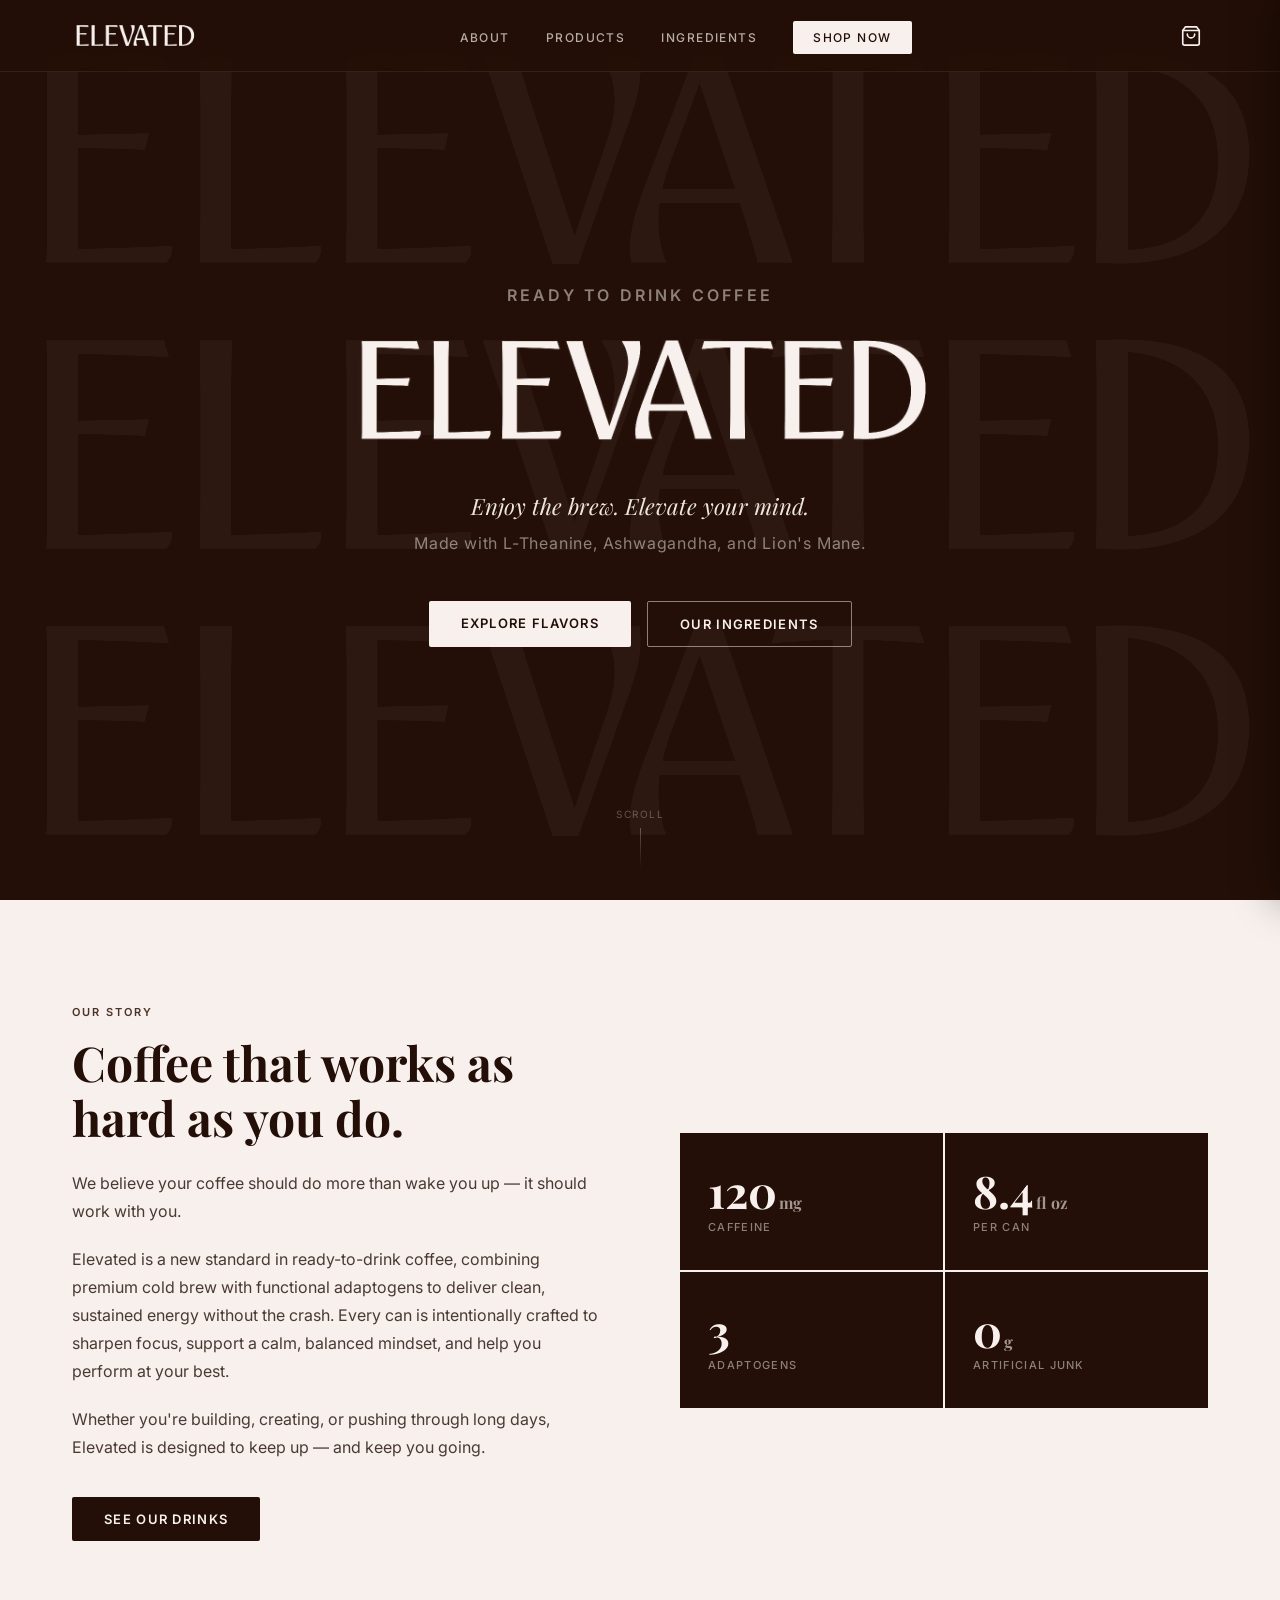
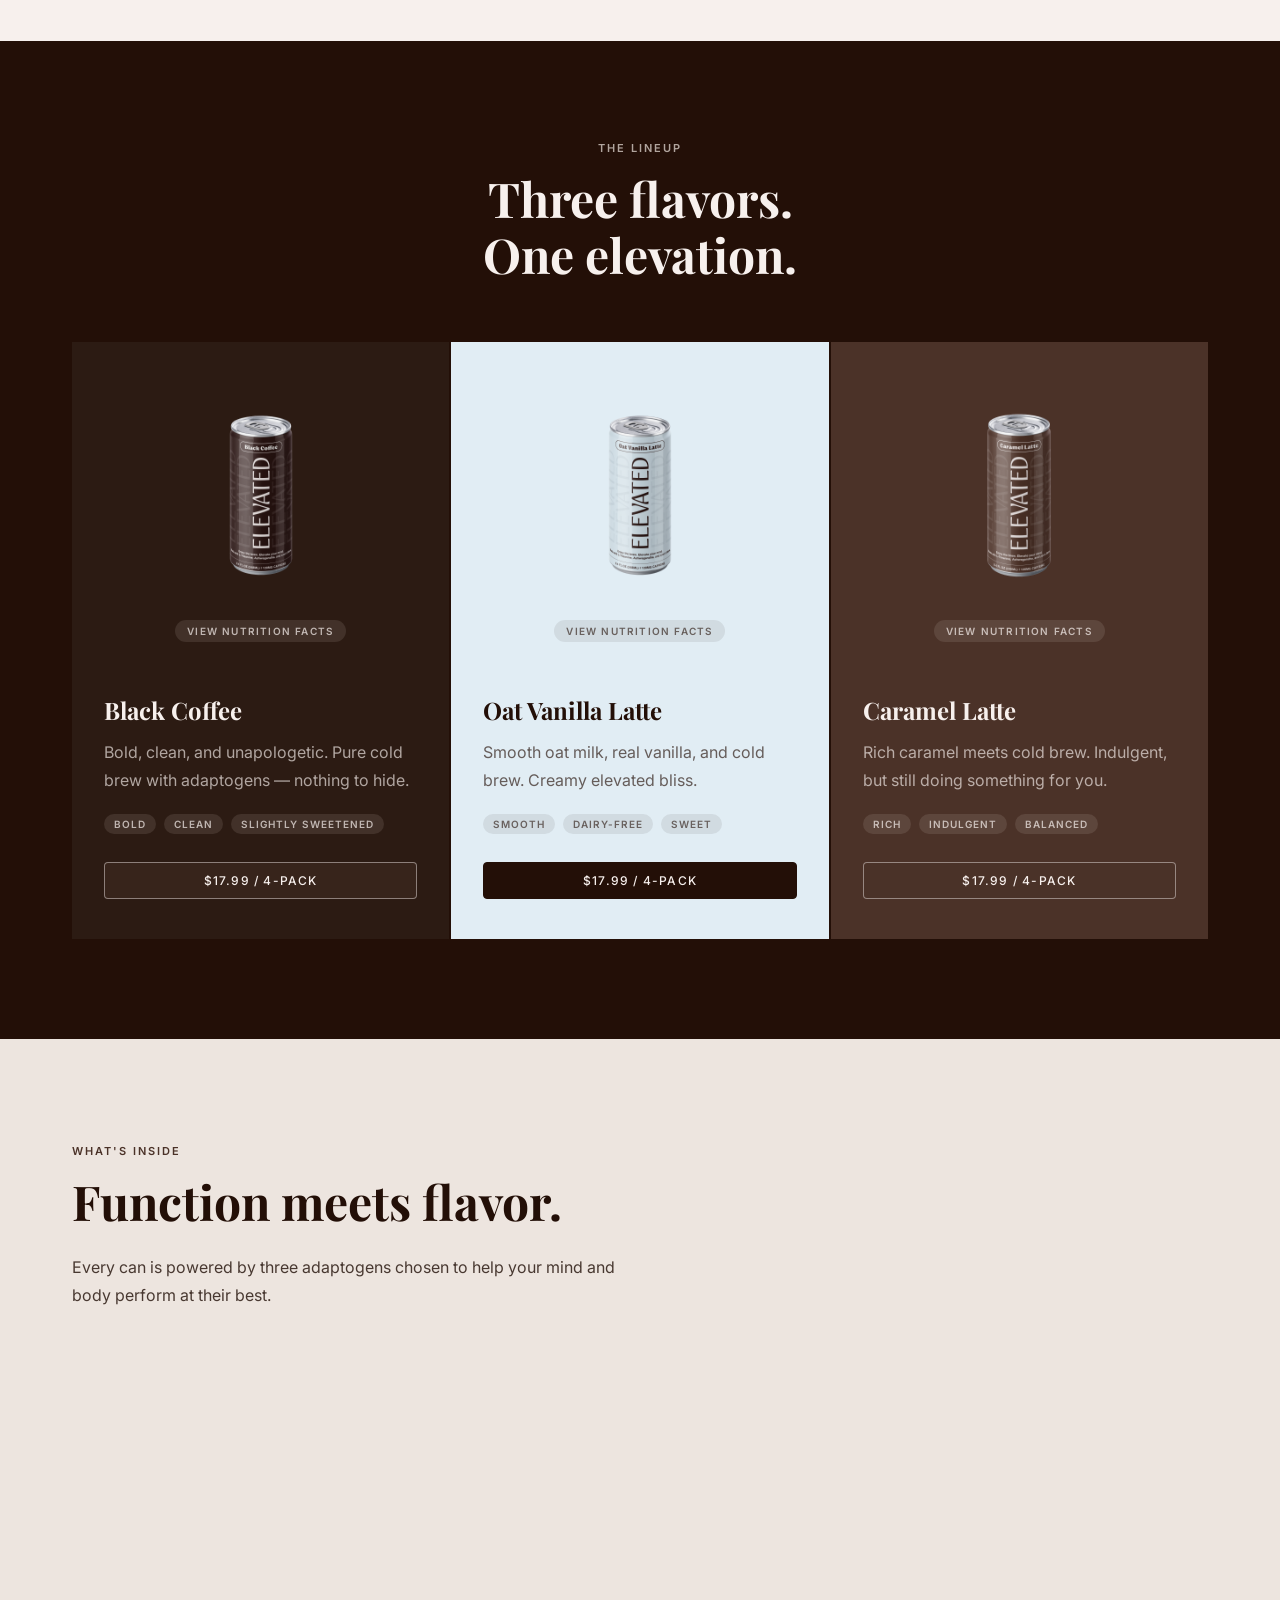
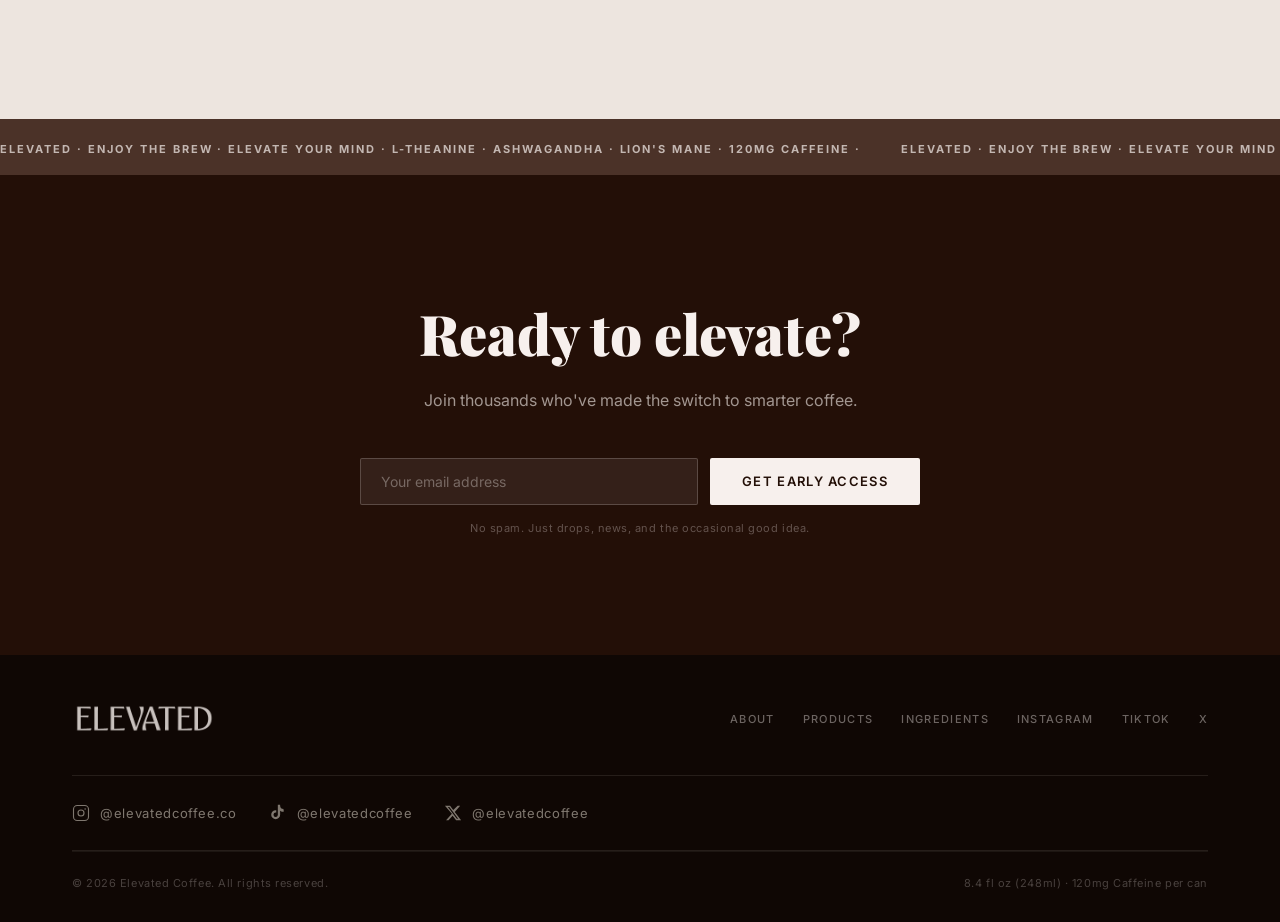
==== commit 700d11cf: "Point product cans at versioned image files to bust browser cache Same shadow-free 8.4 fl oz renders" ====
--- a/index.html
+++ b/index.html
@@ -131,7 +131,7 @@
         <!-- Black Coffee -->
         <div class="product-card product-card--dark">
           <div class="product-card__can-wrap" tabindex="0" role="button" aria-label="Show nutrition facts for Black Coffee">
-            <img src="can_black_coffee.png" alt="Elevated Black Coffee Can" class="product-card__can-img" />
+            <img src="can_black_coffee_v2.png" alt="Elevated Black Coffee Can" class="product-card__can-img" />
             <span class="nutrition-hint" aria-hidden="true">View nutrition facts</span>
             <div class="nutrition">
               <div class="nutrition__label">
@@ -173,7 +173,7 @@
               <span>Bold</span><span>Clean</span><span>Slightly Sweetened</span>
             </div>
             <div class="product-card__buy">
-              <button class="btn btn--add-cart btn--pack" data-name="Black Coffee (4-Pack)" data-price="17.99" data-img="can_black_coffee.png">$17.99 / 4-Pack</button>
+              <button class="btn btn--add-cart btn--pack" data-name="Black Coffee (4-Pack)" data-price="17.99" data-img="can_black_coffee_v2.png">$17.99 / 4-Pack</button>
             </div>
           </div>
         </div>
@@ -181,7 +181,7 @@
         <!-- Oat Vanilla Latte -->
         <div class="product-card product-card--blue">
           <div class="product-card__can-wrap" tabindex="0" role="button" aria-label="Show nutrition facts for Oat Vanilla Latte">
-            <img src="can_oat_vanilla_latte.png" alt="Elevated Oat Vanilla Latte Can" class="product-card__can-img" />
+            <img src="can_oat_vanilla_latte_v2.png" alt="Elevated Oat Vanilla Latte Can" class="product-card__can-img" />
             <span class="nutrition-hint" aria-hidden="true">View nutrition facts</span>
             <div class="nutrition">
               <div class="nutrition__label">
@@ -223,7 +223,7 @@
               <span>Smooth</span><span>Dairy-Free</span><span>Sweet</span>
             </div>
             <div class="product-card__buy">
-              <button class="btn btn--add-cart btn--pack" data-name="Oat Vanilla Latte (4-Pack)" data-price="17.99" data-img="can_oat_vanilla_latte.png">$17.99 / 4-Pack</button>
+              <button class="btn btn--add-cart btn--pack" data-name="Oat Vanilla Latte (4-Pack)" data-price="17.99" data-img="can_oat_vanilla_latte_v2.png">$17.99 / 4-Pack</button>
             </div>
           </div>
         </div>
@@ -231,7 +231,7 @@
         <!-- Caramel Latte -->
         <div class="product-card product-card--caramel">
           <div class="product-card__can-wrap" tabindex="0" role="button" aria-label="Show nutrition facts for Caramel Latte">
-            <img src="can_caramel_latte.png" alt="Elevated Caramel Latte Can" class="product-card__can-img" />
+            <img src="can_caramel_latte_v2.png" alt="Elevated Caramel Latte Can" class="product-card__can-img" />
             <span class="nutrition-hint" aria-hidden="true">View nutrition facts</span>
             <div class="nutrition">
               <div class="nutrition__label">
@@ -273,7 +273,7 @@
               <span>Rich</span><span>Indulgent</span><span>Balanced</span>
             </div>
             <div class="product-card__buy">
-              <button class="btn btn--add-cart btn--pack" data-name="Caramel Latte (4-Pack)" data-price="17.99" data-img="can_caramel_latte.png">$17.99 / 4-Pack</button>
+              <button class="btn btn--add-cart btn--pack" data-name="Caramel Latte (4-Pack)" data-price="17.99" data-img="can_caramel_latte_v2.png">$17.99 / 4-Pack</button>
             </div>
           </div>
         </div>
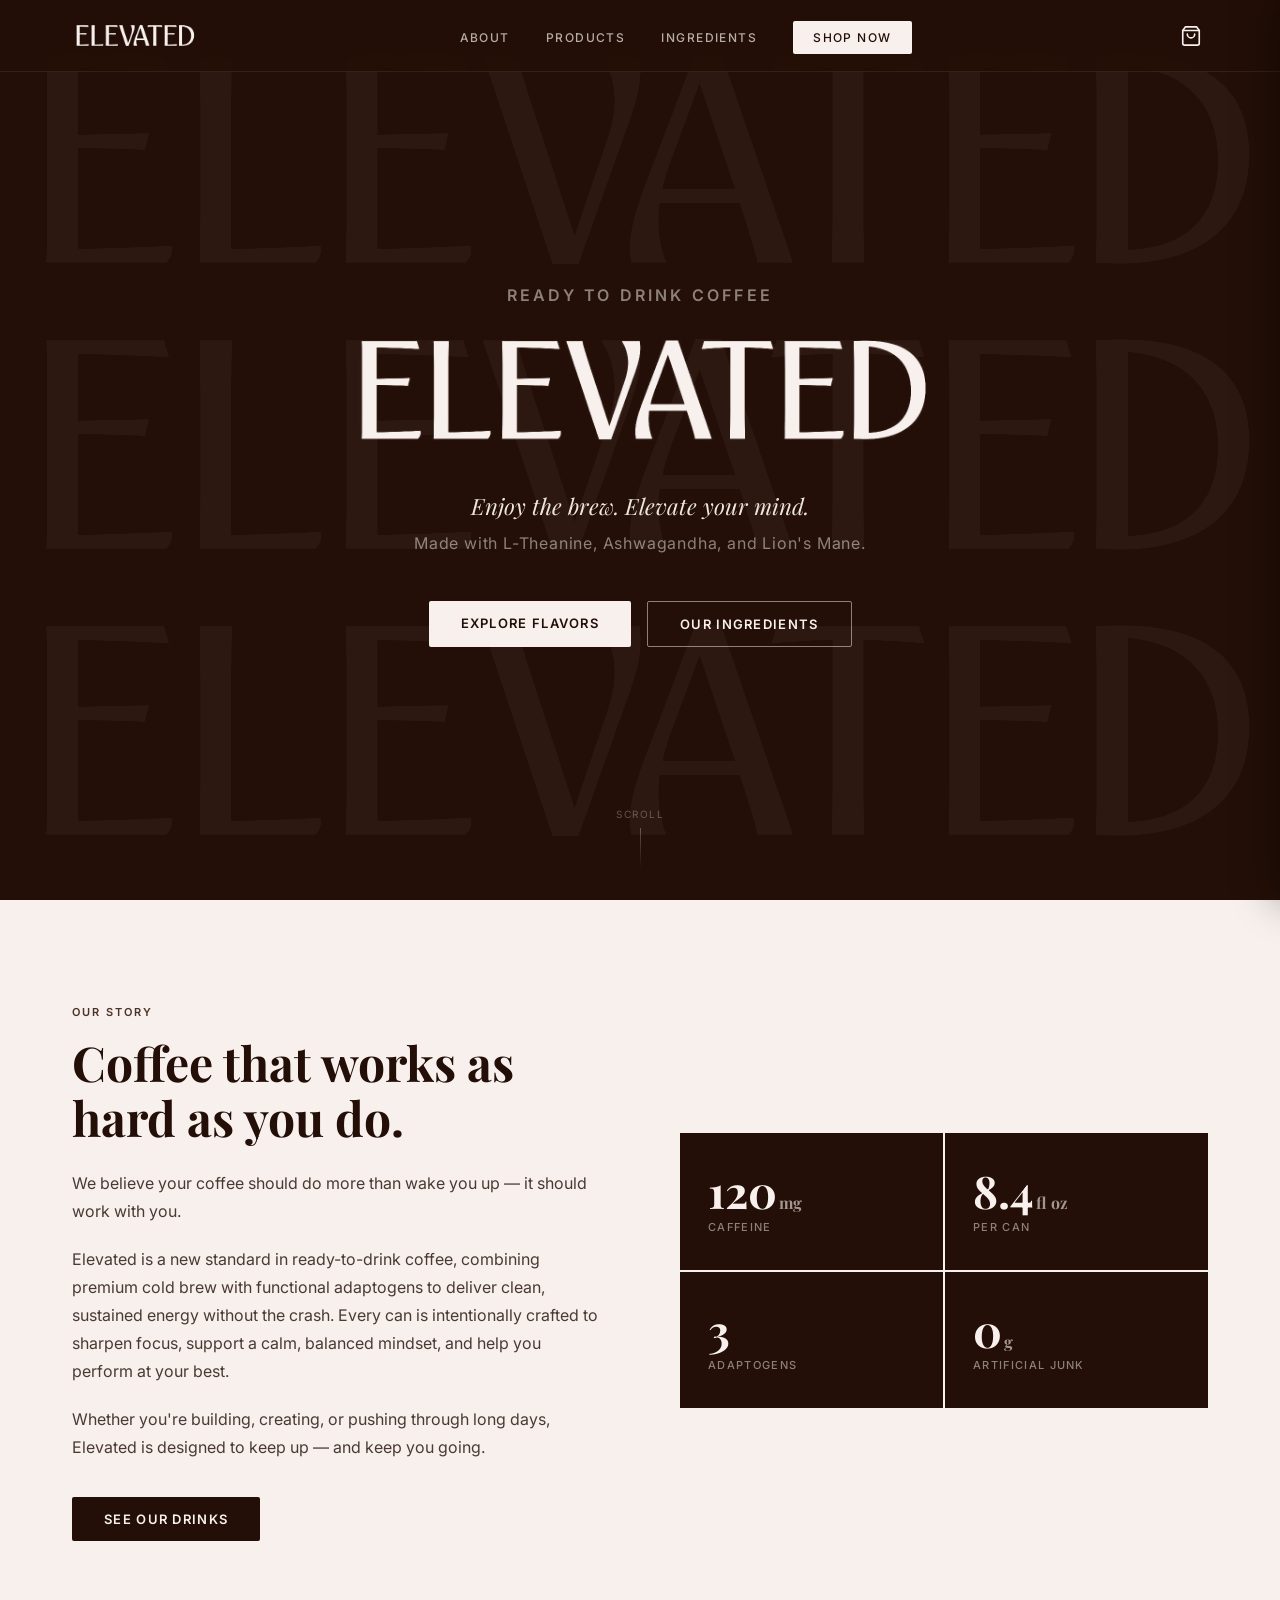
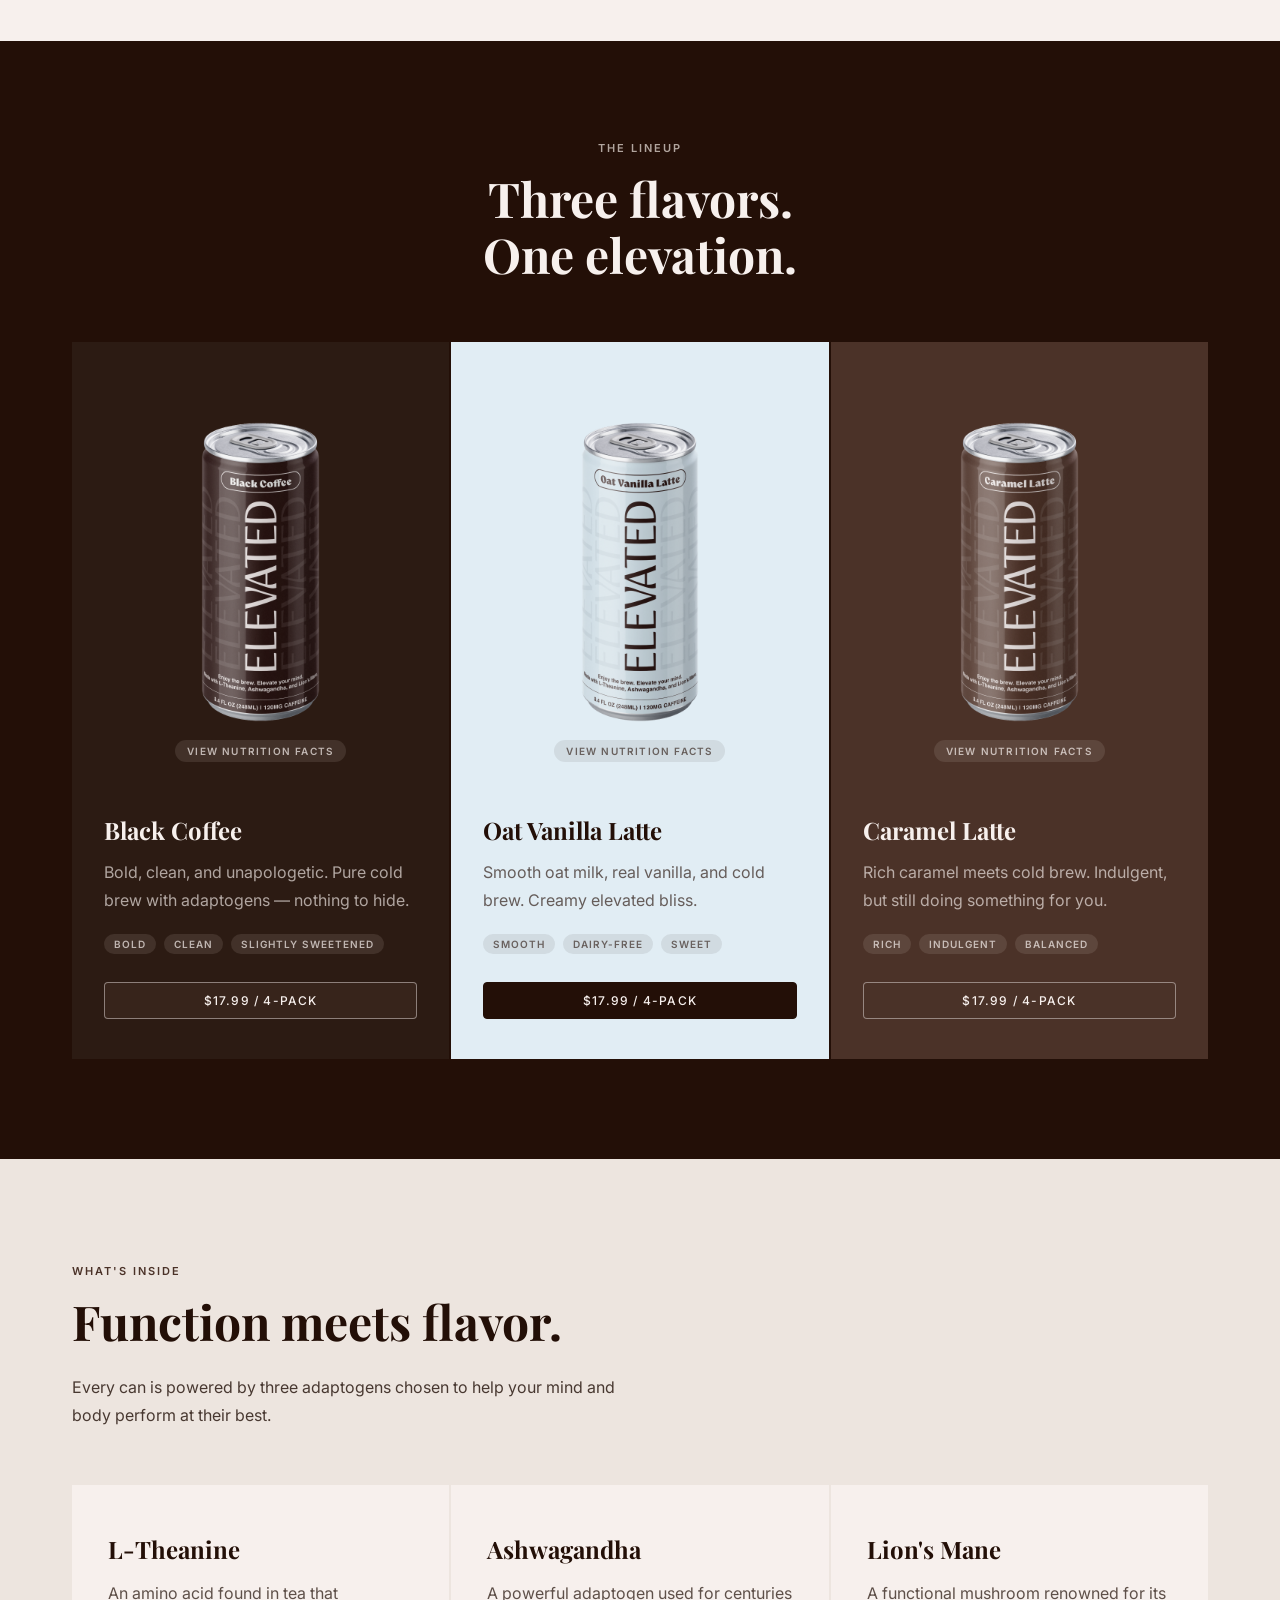
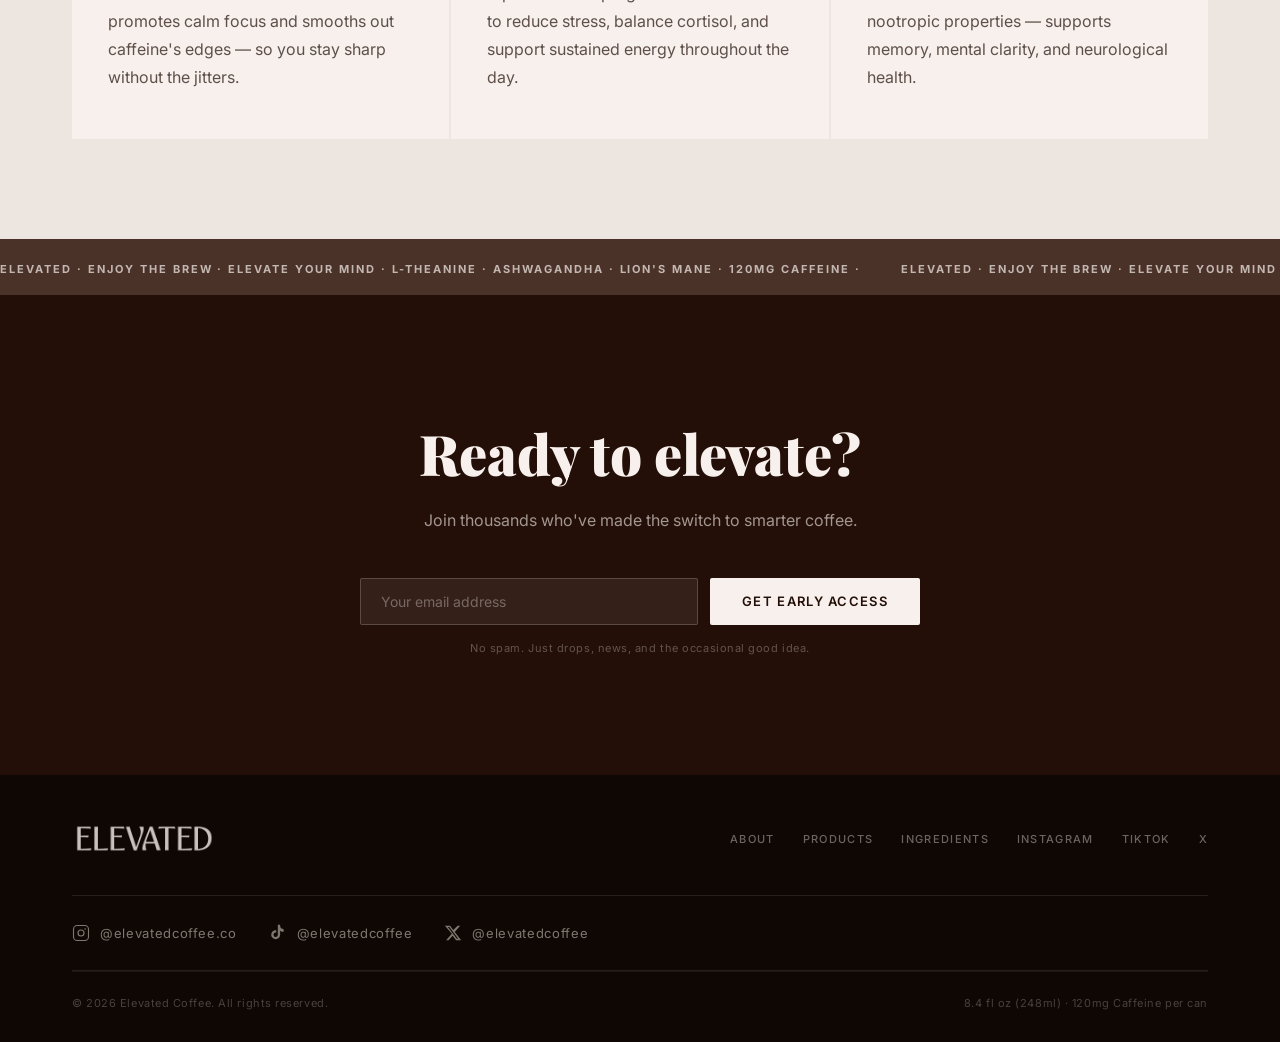
==== commit 5f0fb466: "Bigger cans, desktop hover zoom, and large can in nutrition popup - Trim transparent padding from th" ====
--- a/index.html
+++ b/index.html
@@ -131,7 +131,7 @@
         <!-- Black Coffee -->
         <div class="product-card product-card--dark">
           <div class="product-card__can-wrap" tabindex="0" role="button" aria-label="Show nutrition facts for Black Coffee">
-            <img src="can_black_coffee_v2.png" alt="Elevated Black Coffee Can" class="product-card__can-img" />
+            <img src="can_black_coffee_v3.png" alt="Elevated Black Coffee Can" class="product-card__can-img" />
             <span class="nutrition-hint" aria-hidden="true">View nutrition facts</span>
             <div class="nutrition">
               <div class="nutrition__label">
@@ -173,7 +173,7 @@
               <span>Bold</span><span>Clean</span><span>Slightly Sweetened</span>
             </div>
             <div class="product-card__buy">
-              <button class="btn btn--add-cart btn--pack" data-name="Black Coffee (4-Pack)" data-price="17.99" data-img="can_black_coffee_v2.png">$17.99 / 4-Pack</button>
+              <button class="btn btn--add-cart btn--pack" data-name="Black Coffee (4-Pack)" data-price="17.99" data-img="can_black_coffee_v3.png">$17.99 / 4-Pack</button>
             </div>
           </div>
         </div>
@@ -181,7 +181,7 @@
         <!-- Oat Vanilla Latte -->
         <div class="product-card product-card--blue">
           <div class="product-card__can-wrap" tabindex="0" role="button" aria-label="Show nutrition facts for Oat Vanilla Latte">
-            <img src="can_oat_vanilla_latte_v2.png" alt="Elevated Oat Vanilla Latte Can" class="product-card__can-img" />
+            <img src="can_oat_vanilla_latte_v3.png" alt="Elevated Oat Vanilla Latte Can" class="product-card__can-img" />
             <span class="nutrition-hint" aria-hidden="true">View nutrition facts</span>
             <div class="nutrition">
               <div class="nutrition__label">
@@ -223,7 +223,7 @@
               <span>Smooth</span><span>Dairy-Free</span><span>Sweet</span>
             </div>
             <div class="product-card__buy">
-              <button class="btn btn--add-cart btn--pack" data-name="Oat Vanilla Latte (4-Pack)" data-price="17.99" data-img="can_oat_vanilla_latte_v2.png">$17.99 / 4-Pack</button>
+              <button class="btn btn--add-cart btn--pack" data-name="Oat Vanilla Latte (4-Pack)" data-price="17.99" data-img="can_oat_vanilla_latte_v3.png">$17.99 / 4-Pack</button>
             </div>
           </div>
         </div>
@@ -231,7 +231,7 @@
         <!-- Caramel Latte -->
         <div class="product-card product-card--caramel">
           <div class="product-card__can-wrap" tabindex="0" role="button" aria-label="Show nutrition facts for Caramel Latte">
-            <img src="can_caramel_latte_v2.png" alt="Elevated Caramel Latte Can" class="product-card__can-img" />
+            <img src="can_caramel_latte_v3.png" alt="Elevated Caramel Latte Can" class="product-card__can-img" />
             <span class="nutrition-hint" aria-hidden="true">View nutrition facts</span>
             <div class="nutrition">
               <div class="nutrition__label">
@@ -273,7 +273,7 @@
               <span>Rich</span><span>Indulgent</span><span>Balanced</span>
             </div>
             <div class="product-card__buy">
-              <button class="btn btn--add-cart btn--pack" data-name="Caramel Latte (4-Pack)" data-price="17.99" data-img="can_caramel_latte_v2.png">$17.99 / 4-Pack</button>
+              <button class="btn btn--add-cart btn--pack" data-name="Caramel Latte (4-Pack)" data-price="17.99" data-img="can_caramel_latte_v3.png">$17.99 / 4-Pack</button>
             </div>
           </div>
         </div>
--- a/style.css
+++ b/style.css
@@ -1292,3 +1292,122 @@
   padding: 0;
 }
 .nutrition__close:hover { background: var(--brown); }
+
+/* ─── CAN DISPLAY: larger at rest, zoom on hover (desktop), can beside label in popup ─── */
+/* Can images are trimmed to the can itself, so height sets the visible can size directly */
+.product-card__can-wrap {
+  min-height: 0;
+  padding: 80px 24px 24px;
+}
+.product-card__can-img,
+.product-card--caramel .product-card__can-img {
+  position: relative;
+  z-index: 2;
+  width: auto;
+  height: 300px;
+  max-width: none;
+  max-height: none;
+  filter: none;
+  transform-origin: 50% 70%;
+  transition: transform 0.45s var(--ease);
+}
+.product-card:hover .product-card__can-img { transform: none; }
+.nutrition-hint { transition: background 0.2s var(--ease), transform 0.45s var(--ease); }
+
+/* Hover zoom only where a real mouse pointer exists and motion is welcome */
+@media (hover: hover) and (pointer: fine) and (prefers-reduced-motion: no-preference) {
+  .product-card__can-wrap:hover .product-card__can-img,
+  .product-card__can-wrap:focus-visible .product-card__can-img {
+    transform: scale(1.35);
+  }
+  .product-card__can-wrap:hover .nutrition-hint,
+  .product-card__can-wrap:focus-visible .nutrition-hint {
+    transform: translateY(20px);
+  }
+}
+
+@media (max-width: 600px) {
+  .product-card__can-wrap { padding: 36px 20px 20px; }
+  .product-card__can-img,
+  .product-card--caramel .product-card__can-img { height: 260px; }
+}
+
+/* Popup: large can + nutrition label, sharing one em-based scale */
+.nutrition-modal {
+  background: rgba(20, 8, 4, 0.9);
+  overflow-y: auto;
+  overscroll-behavior: contain;
+}
+.nutrition-modal__body {
+  font-size: clamp(8px, min(1.75vw, 1.6svh), 13px);
+  display: flex;
+  align-items: center;
+  gap: 2.5em;
+  margin: auto;
+  transform: translateY(12px) scale(0.98);
+  transition: transform 0.25s var(--ease);
+}
+.nutrition-modal.open .nutrition-modal__body { transform: none; }
+.nutrition-modal__body .nutrition__label,
+.nutrition-modal.open .nutrition-modal__body .nutrition__label {
+  font-size: inherit;
+  transform: none;
+  transition: none;
+}
+.nutrition-modal__can {
+  display: block;
+  flex-shrink: 0;
+  height: 48em;
+  max-height: calc(100svh - 32px);
+  width: auto;
+  filter: none;
+  box-shadow: none;
+}
+.nutrition-modal__close {
+  position: fixed;
+  top: 14px;
+  right: 14px;
+  z-index: 2;
+  width: 40px;
+  height: 40px;
+  padding: 0;
+  border: none;
+  border-radius: 50%;
+  background: var(--cream);
+  color: var(--espresso);
+  font-size: 24px;
+  line-height: 40px;
+  text-align: center;
+  cursor: pointer;
+  transition: background 0.2s var(--ease);
+}
+.nutrition-modal__close:hover { background: #fff; }
+
+/* Narrow screens: can on top, label below, whole popup scrolls */
+@media (max-width: 699px) {
+  .nutrition-modal {
+    align-items: flex-start;
+    padding: 64px 16px 24px;
+  }
+  .nutrition-modal__body {
+    font-size: clamp(8px, 3.5vw, 13px);
+    flex-direction: column;
+    gap: 1.5em;
+    margin: 0 auto;
+  }
+  .nutrition-modal__can {
+    height: min(46svh, 40em);
+    max-height: none;
+  }
+  .nutrition-modal__body .nutrition__label {
+    max-height: none;
+    overflow: visible;
+  }
+}
+
+@media (prefers-reduced-motion: reduce) {
+  .product-card__can-img,
+  .nutrition-hint,
+  .nutrition-modal,
+  .nutrition-modal__body { transition: none; }
+}
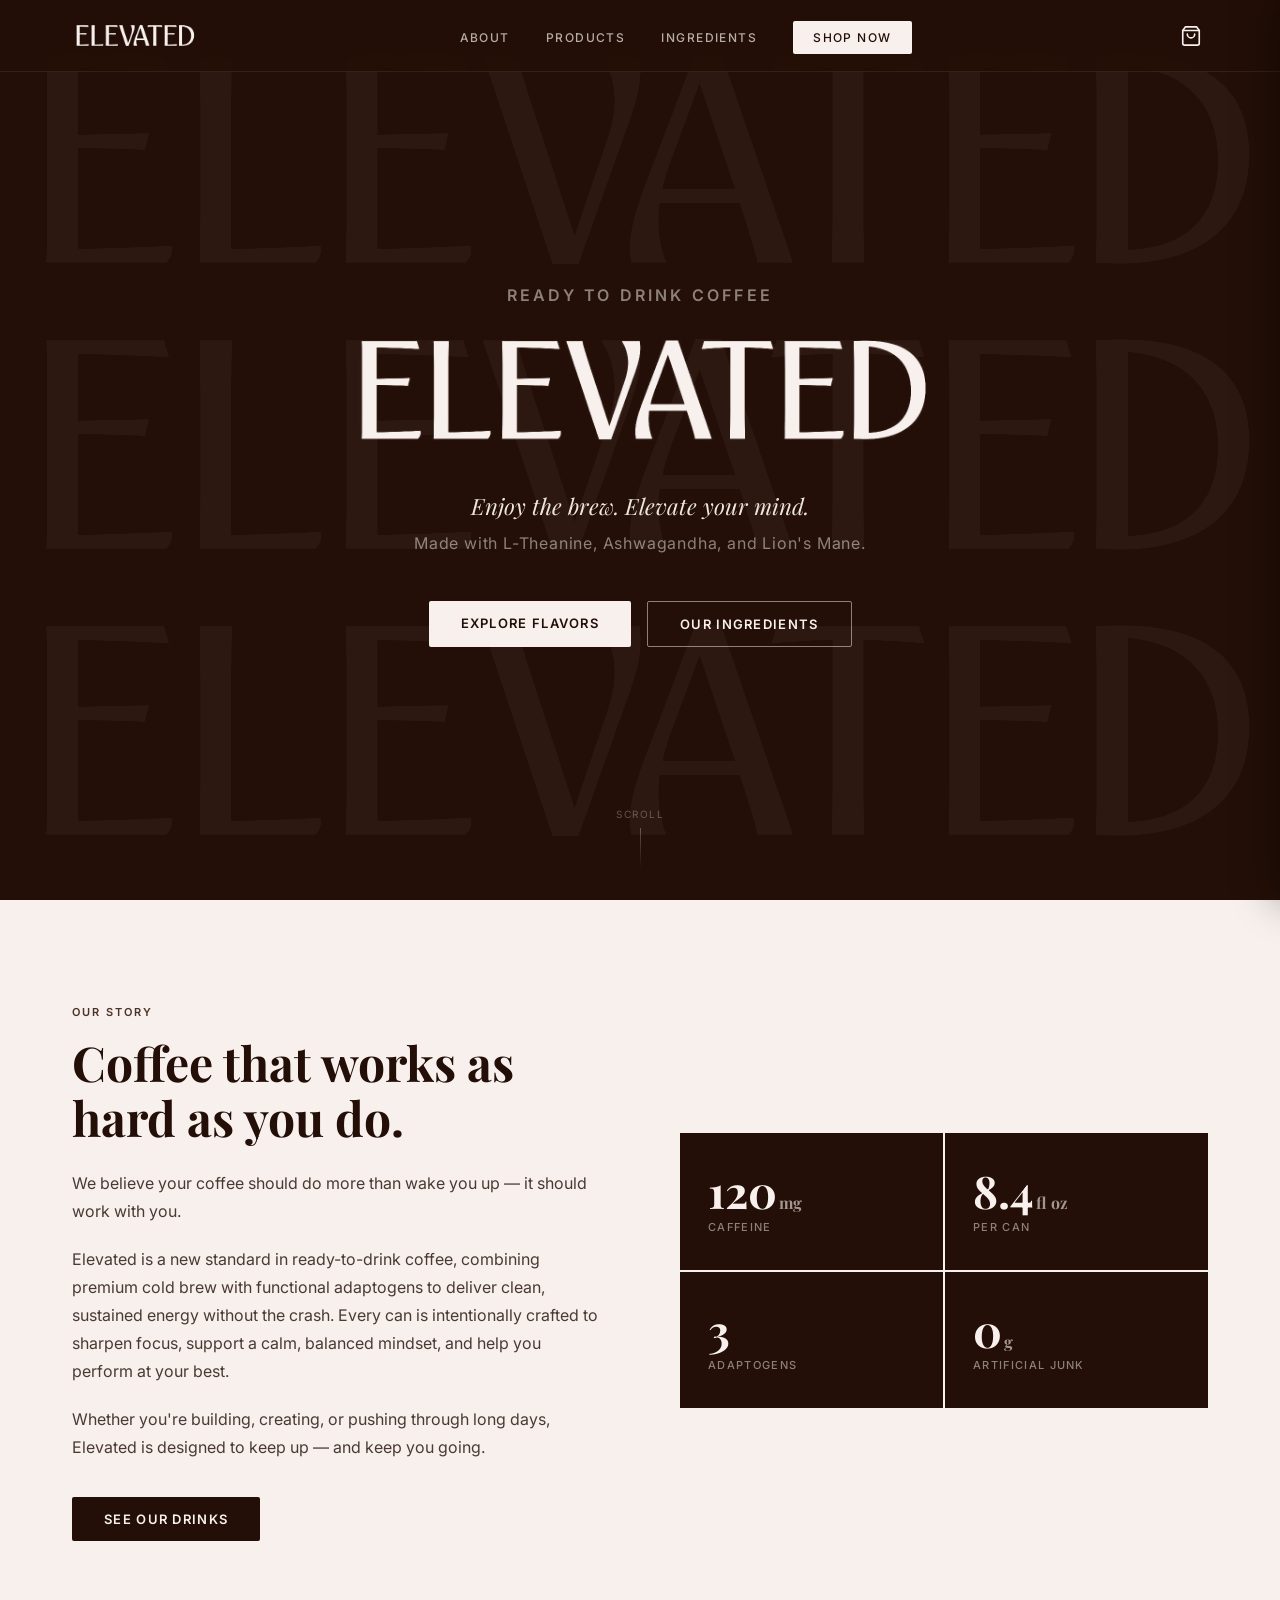
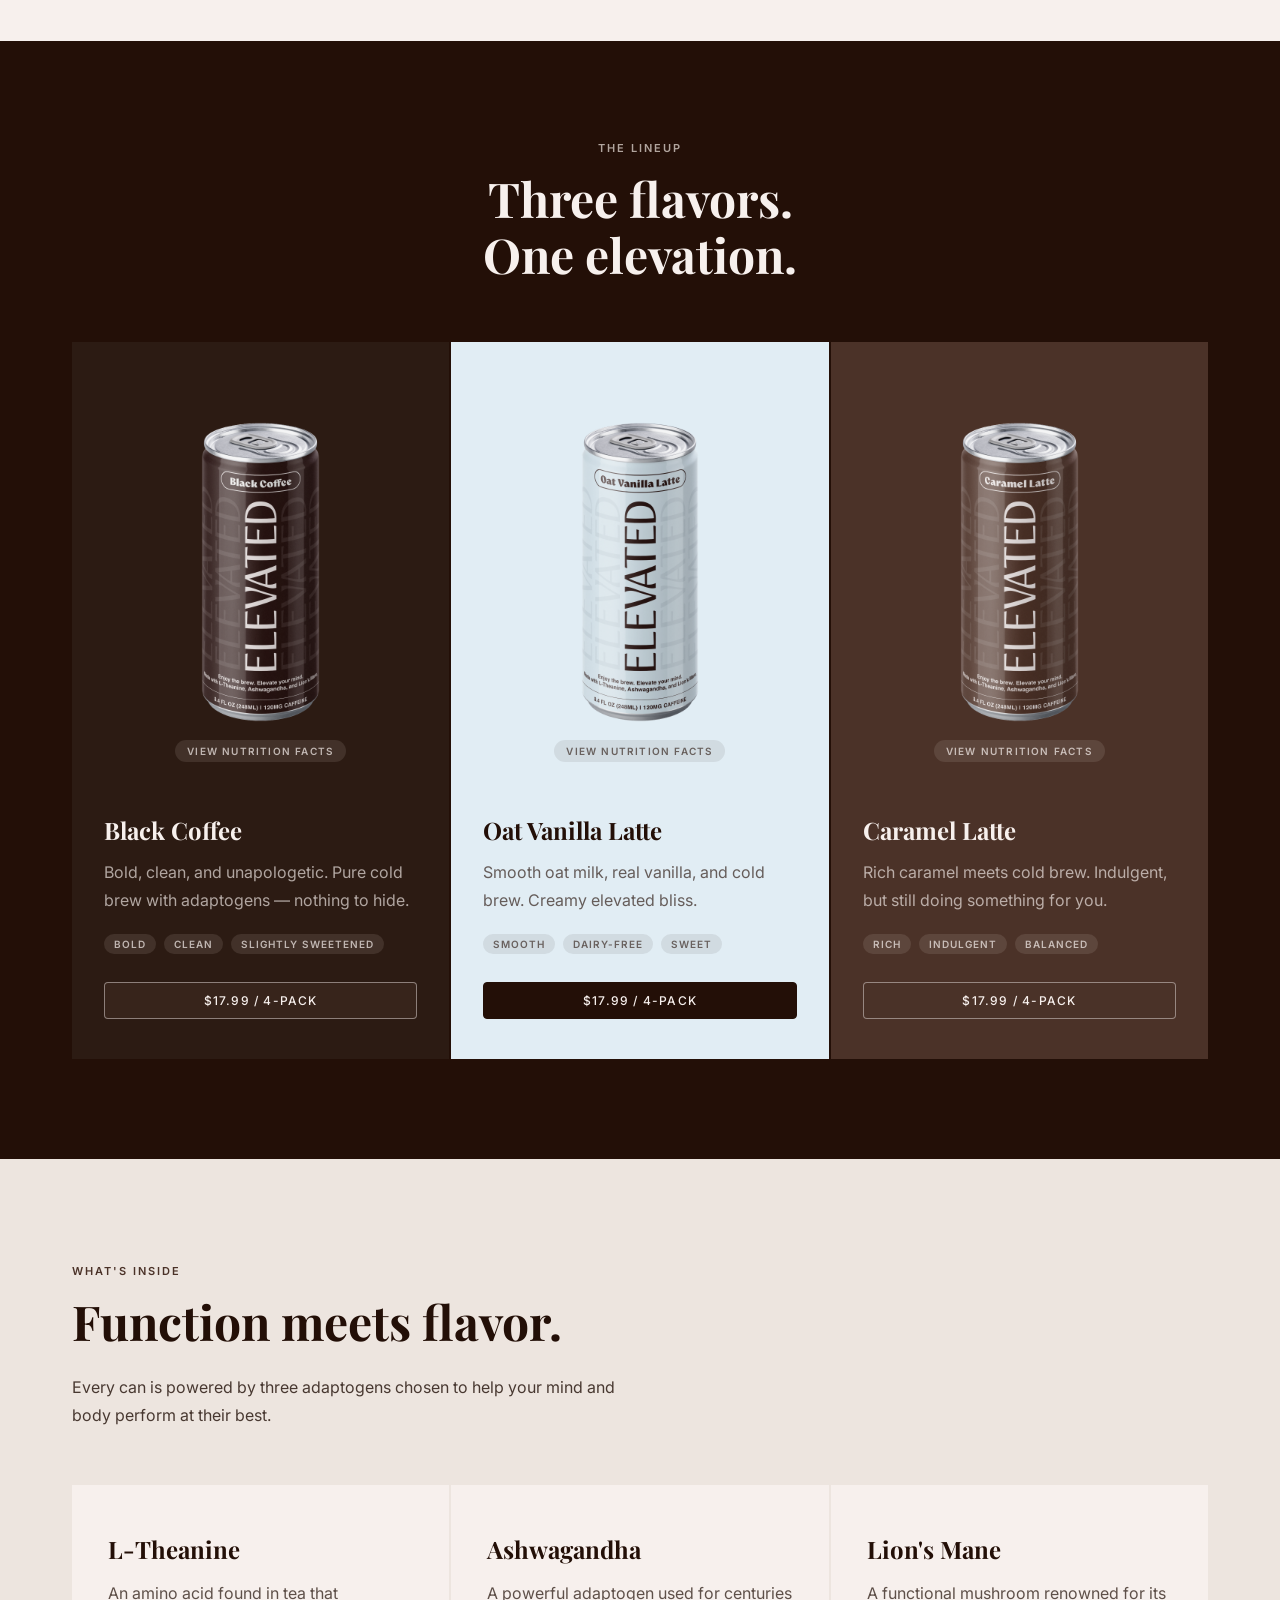
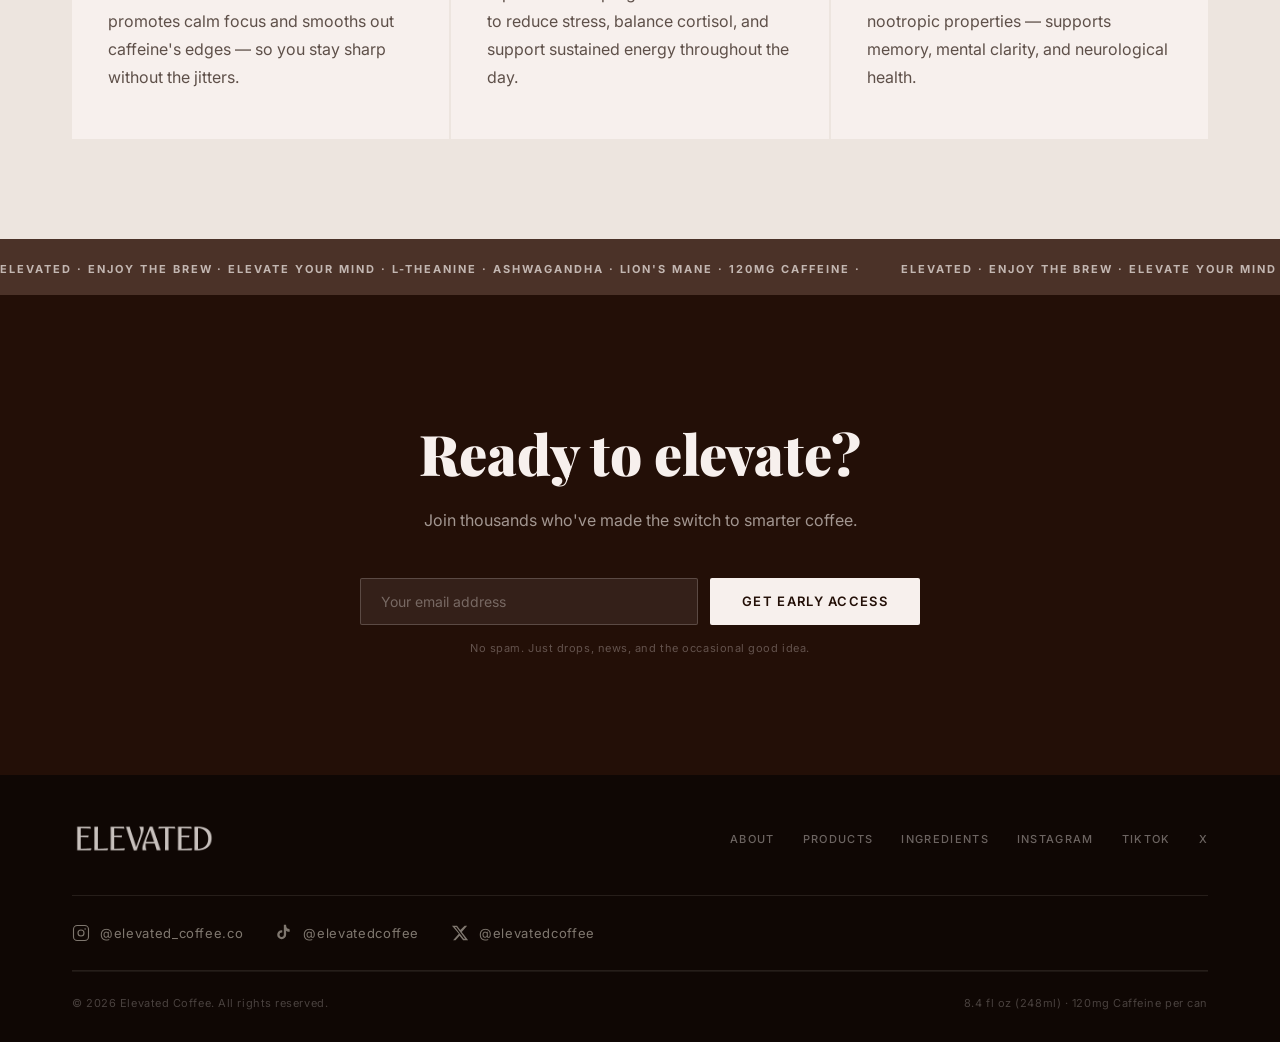
==== commit 56bb048f: "Update Instagram handle to @elevated_coffee.co Co-Authored-By: Claude Opus 5 <noreply@anthropic.com>" ====
--- a/index.html
+++ b/index.html
@@ -7,7 +7,7 @@
   <link rel="preconnect" href="https://fonts.googleapis.com" />
   <link rel="preconnect" href="https://fonts.gstatic.com" crossorigin />
   <link href="https://fonts.googleapis.com/css2?family=Playfair+Display:wght@400;700;900&family=Inter:wght@300;400;500;600&display=swap" rel="stylesheet" />
-  <link rel="stylesheet" href="style.css" />
+  <link rel="stylesheet" href="style.css?v=nozoom1" />
 </head>
 <body>
 
@@ -339,20 +339,20 @@
           <a href="#about">About</a>
           <a href="#products">Products</a>
           <a href="#ingredients">Ingredients</a>
-          <a href="https://instagram.com/elevatedcoffee.co" target="_blank" rel="noopener">Instagram</a>
+          <a href="https://instagram.com/elevated_coffee.co" target="_blank" rel="noopener">Instagram</a>
           <a href="https://tiktok.com/@elevatedcoffee" target="_blank" rel="noopener">TikTok</a>
           <a href="https://x.com/elevatedcoffee" target="_blank" rel="noopener">X</a>
         </nav>
       </div>
       <div class="footer__social">
         <!-- Instagram -->
-        <a href="https://instagram.com/elevatedcoffee.co" class="footer__social-link" target="_blank" rel="noopener" aria-label="Instagram">
+        <a href="https://instagram.com/elevated_coffee.co" class="footer__social-link" target="_blank" rel="noopener" aria-label="Instagram">
           <svg xmlns="http://www.w3.org/2000/svg" viewBox="0 0 24 24" fill="none" stroke="currentColor" stroke-width="1.5" stroke-linecap="round" stroke-linejoin="round">
             <rect x="2" y="2" width="20" height="20" rx="5" ry="5"/>
             <circle cx="12" cy="12" r="4"/>
             <circle cx="17.5" cy="6.5" r="1" fill="currentColor" stroke="none"/>
           </svg>
-          <span>@elevatedcoffee.co</span>
+          <span>@elevated_coffee.co</span>
         </a>
         <!-- TikTok -->
         <a href="https://tiktok.com/@elevatedcoffee" class="footer__social-link" target="_blank" rel="noopener" aria-label="TikTok">
@@ -376,6 +376,6 @@
     </div>
   </footer>
 
-  <script src="script.js"></script>
+  <script src="script.js?v=nozoom1"></script>
 </body>
 </html>
--- a/style.css
+++ b/style.css
@@ -1308,23 +1308,9 @@
   max-width: none;
   max-height: none;
   filter: none;
-  transform-origin: 50% 70%;
-  transition: transform 0.45s var(--ease);
+  transform: none;
 }
 .product-card:hover .product-card__can-img { transform: none; }
-.nutrition-hint { transition: background 0.2s var(--ease), transform 0.45s var(--ease); }
-
-/* Hover zoom only where a real mouse pointer exists and motion is welcome */
-@media (hover: hover) and (pointer: fine) and (prefers-reduced-motion: no-preference) {
-  .product-card__can-wrap:hover .product-card__can-img,
-  .product-card__can-wrap:focus-visible .product-card__can-img {
-    transform: scale(1.35);
-  }
-  .product-card__can-wrap:hover .nutrition-hint,
-  .product-card__can-wrap:focus-visible .nutrition-hint {
-    transform: translateY(20px);
-  }
-}
 
 @media (max-width: 600px) {
   .product-card__can-wrap { padding: 36px 20px 20px; }
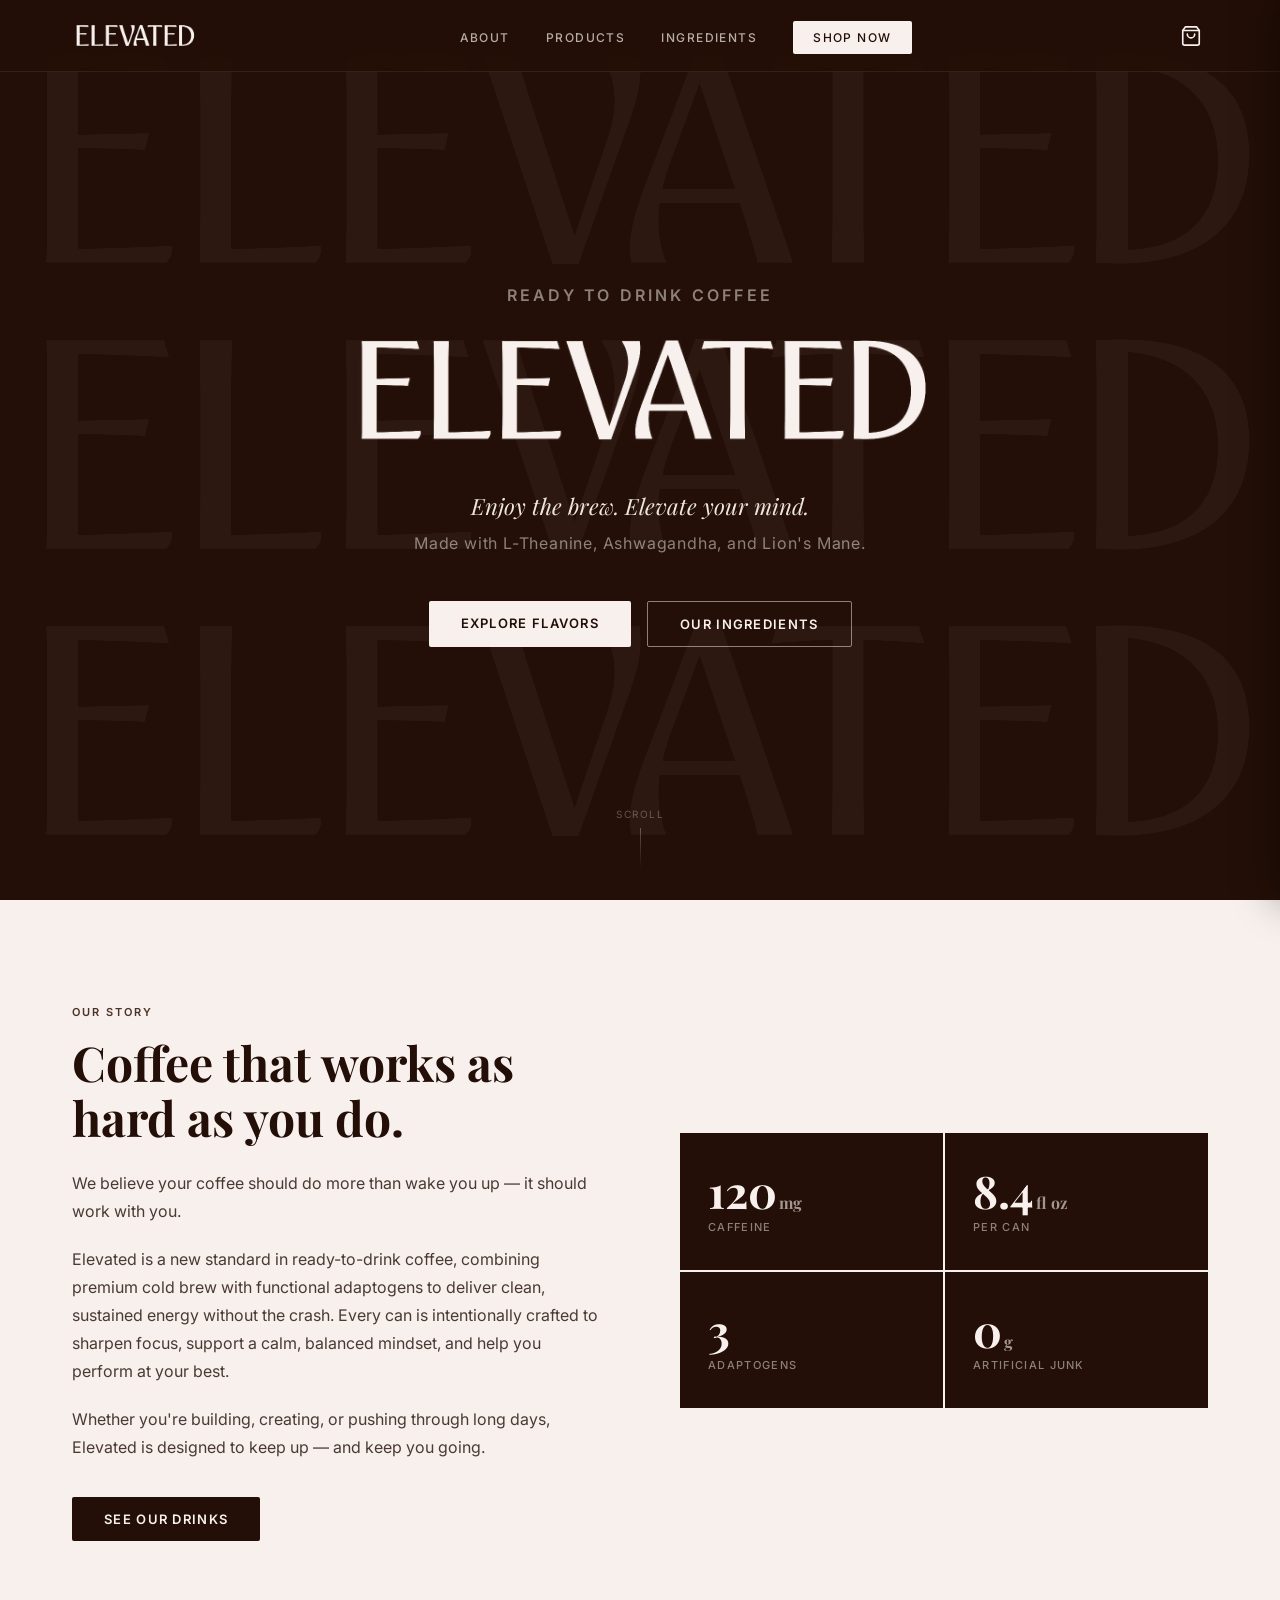
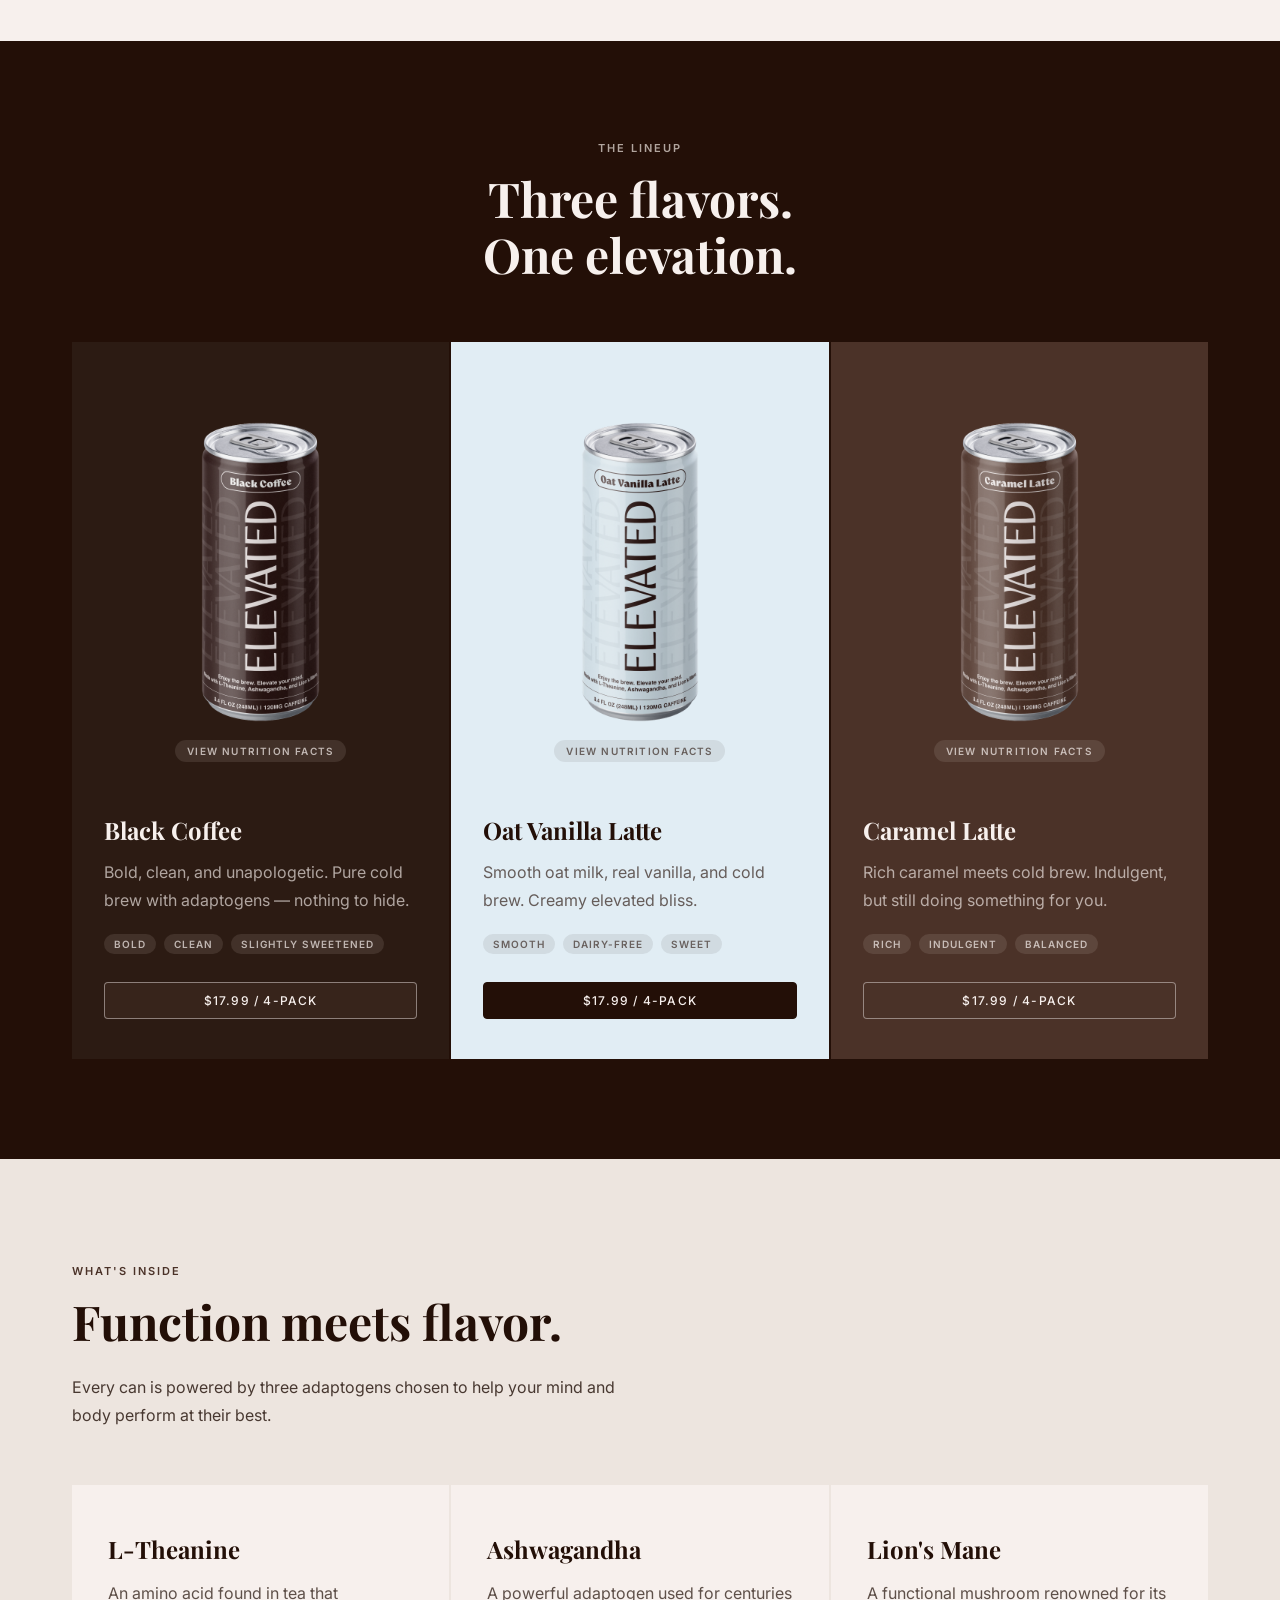
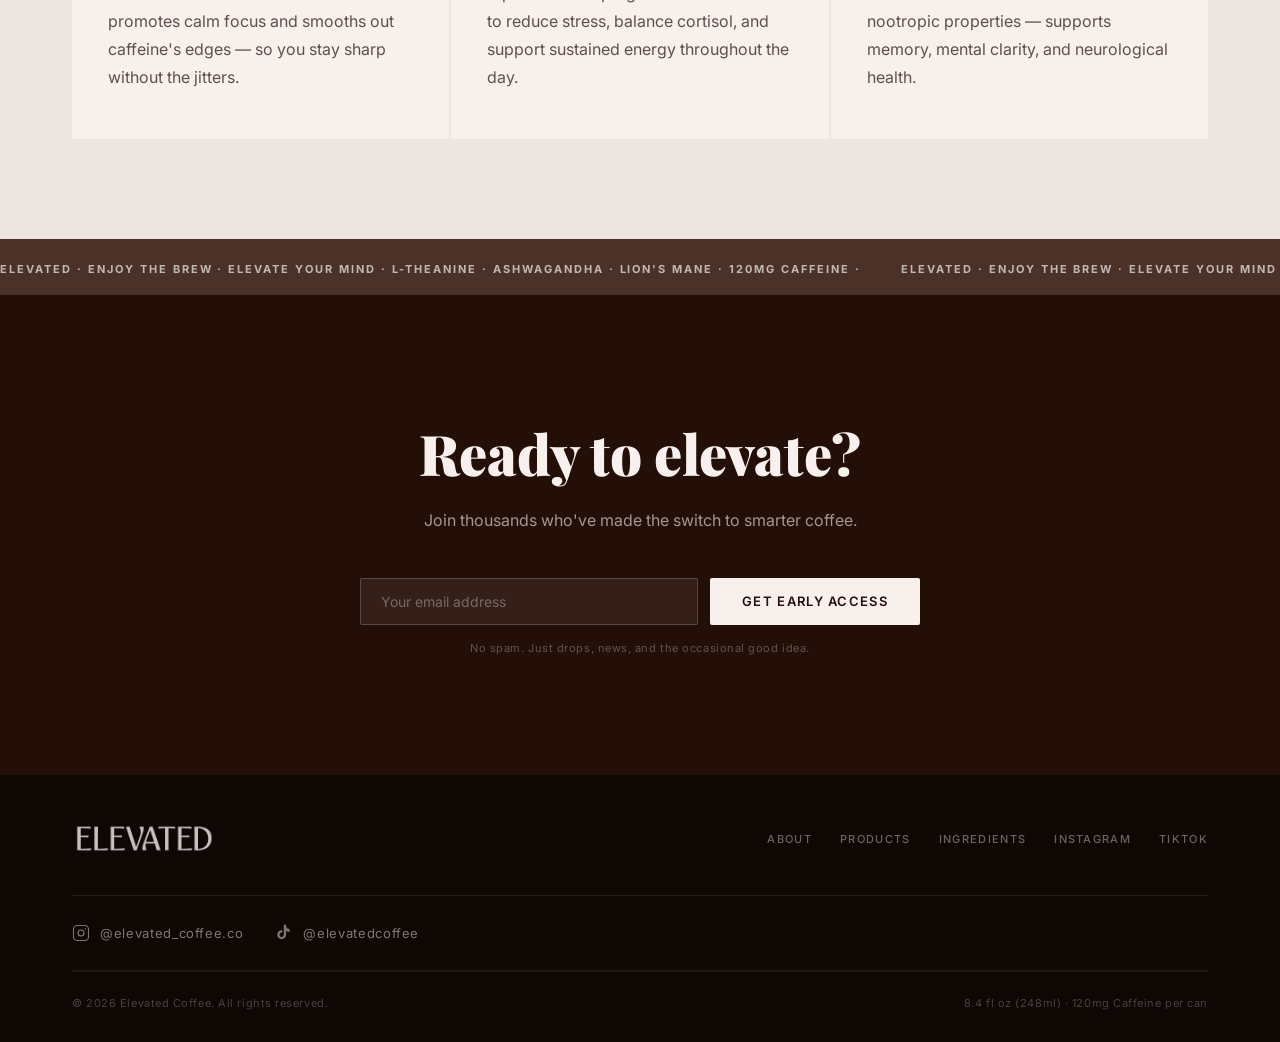
==== commit f981704f: "Remove X links from footer Co-Authored-By: Claude Opus 5 <noreply@anthropic.com>" ====
--- a/index.html
+++ b/index.html
@@ -341,7 +341,6 @@
           <a href="#ingredients">Ingredients</a>
           <a href="https://instagram.com/elevated_coffee.co" target="_blank" rel="noopener">Instagram</a>
           <a href="https://tiktok.com/@elevatedcoffee" target="_blank" rel="noopener">TikTok</a>
-          <a href="https://x.com/elevatedcoffee" target="_blank" rel="noopener">X</a>
         </nav>
       </div>
       <div class="footer__social">
@@ -361,13 +360,6 @@
           </svg>
           <span>@elevatedcoffee</span>
         </a>
-        <!-- X / Twitter -->
-        <a href="https://x.com/elevatedcoffee" class="footer__social-link" target="_blank" rel="noopener" aria-label="X">
-          <svg xmlns="http://www.w3.org/2000/svg" viewBox="0 0 24 24" fill="currentColor">
-            <path d="M18.244 2.25h3.308l-7.227 8.26 8.502 11.24H16.17l-4.714-6.231-5.401 6.231H2.746l7.733-8.835L1.254 2.25H8.08l4.253 5.622 5.911-5.622zm-1.161 17.52h1.833L7.084 4.126H5.117z"/>
-          </svg>
-          <span>@elevatedcoffee</span>
-        </a>
       </div>
       <div class="footer__bottom">
         <p>© 2026 Elevated Coffee. All rights reserved.</p>
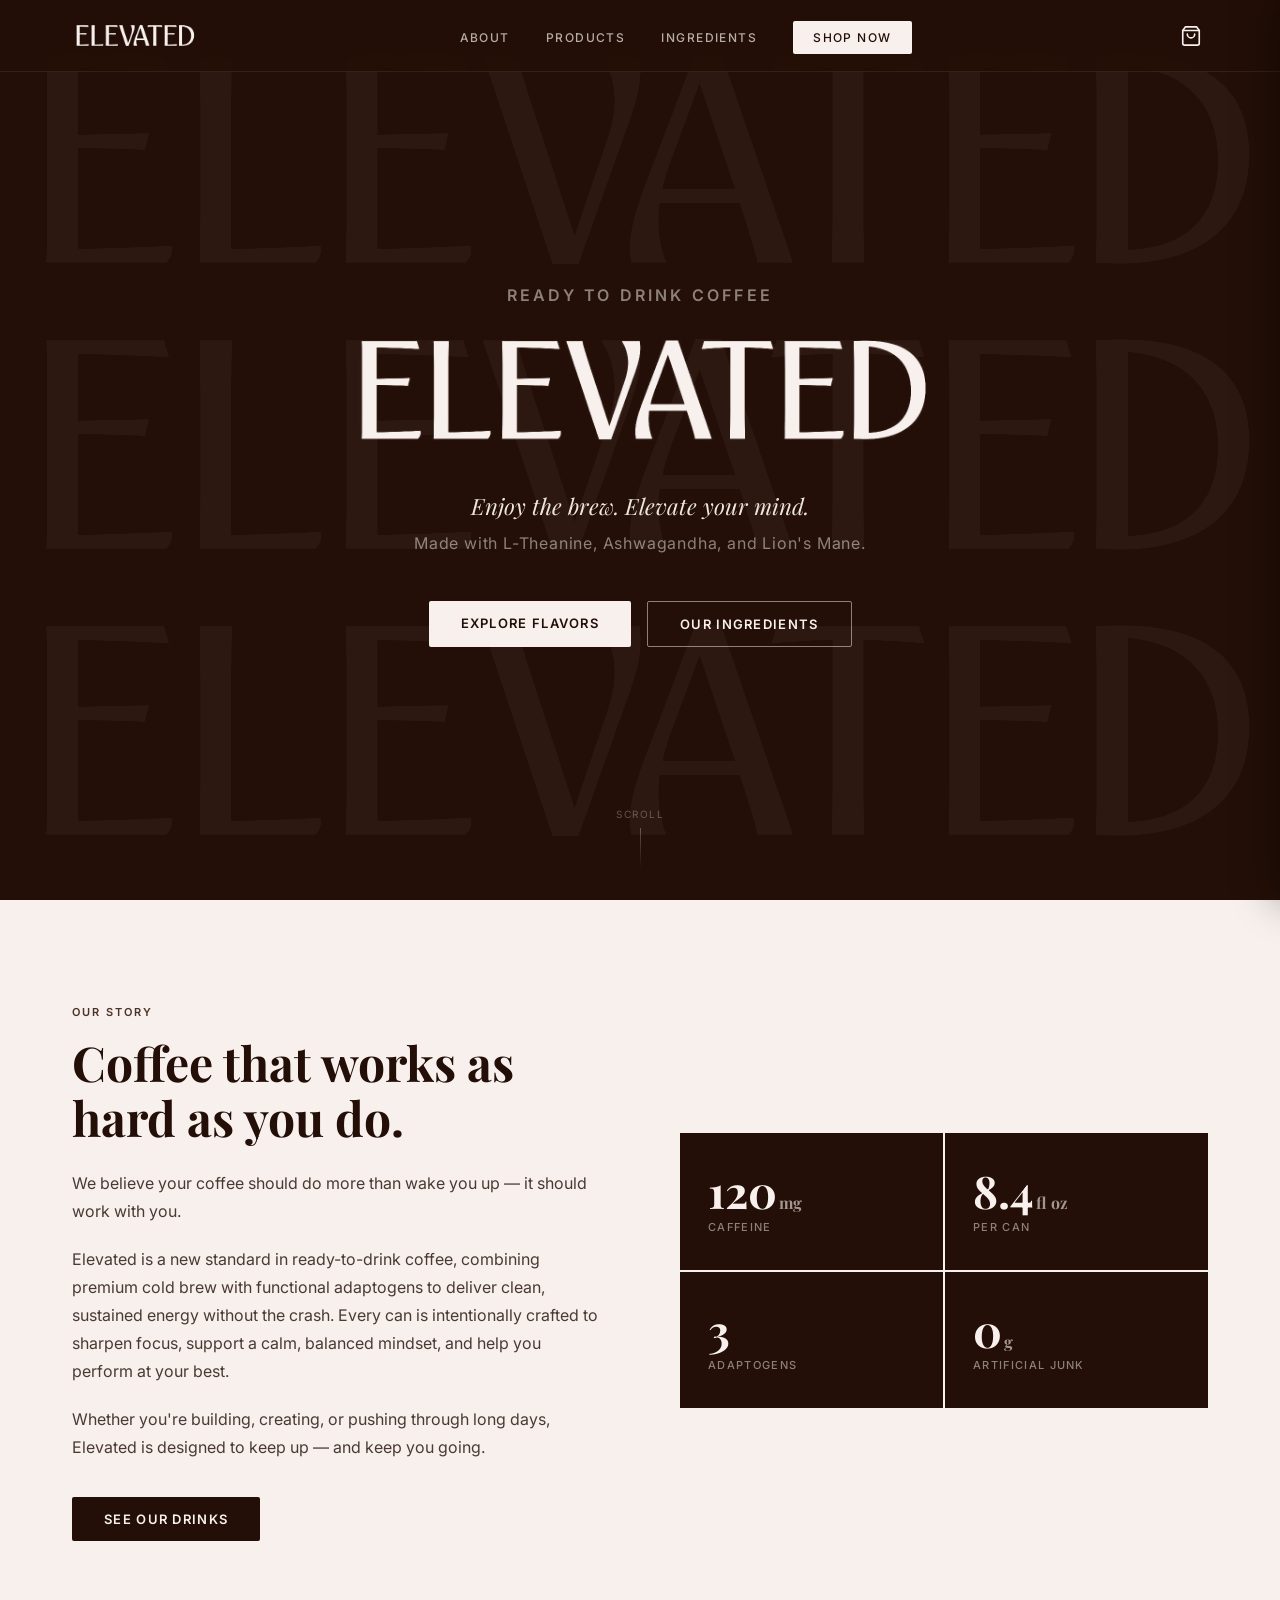
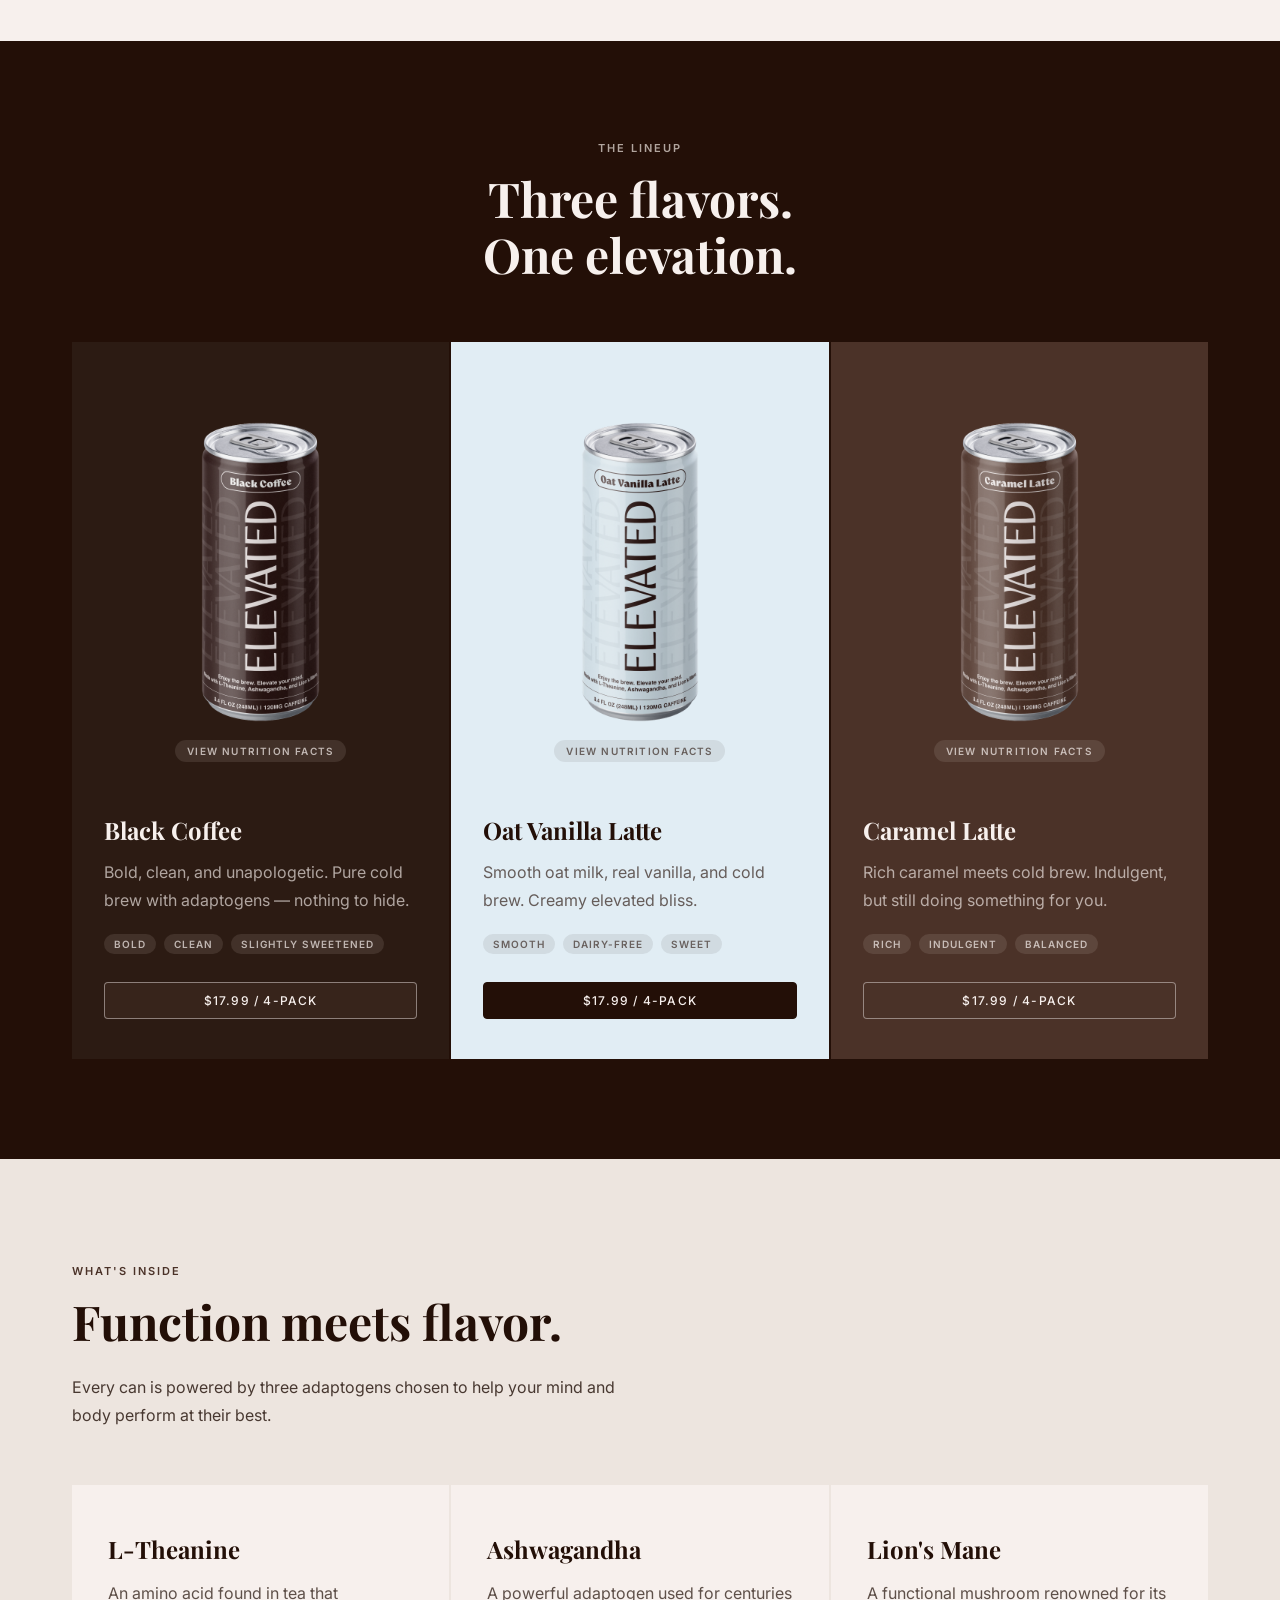
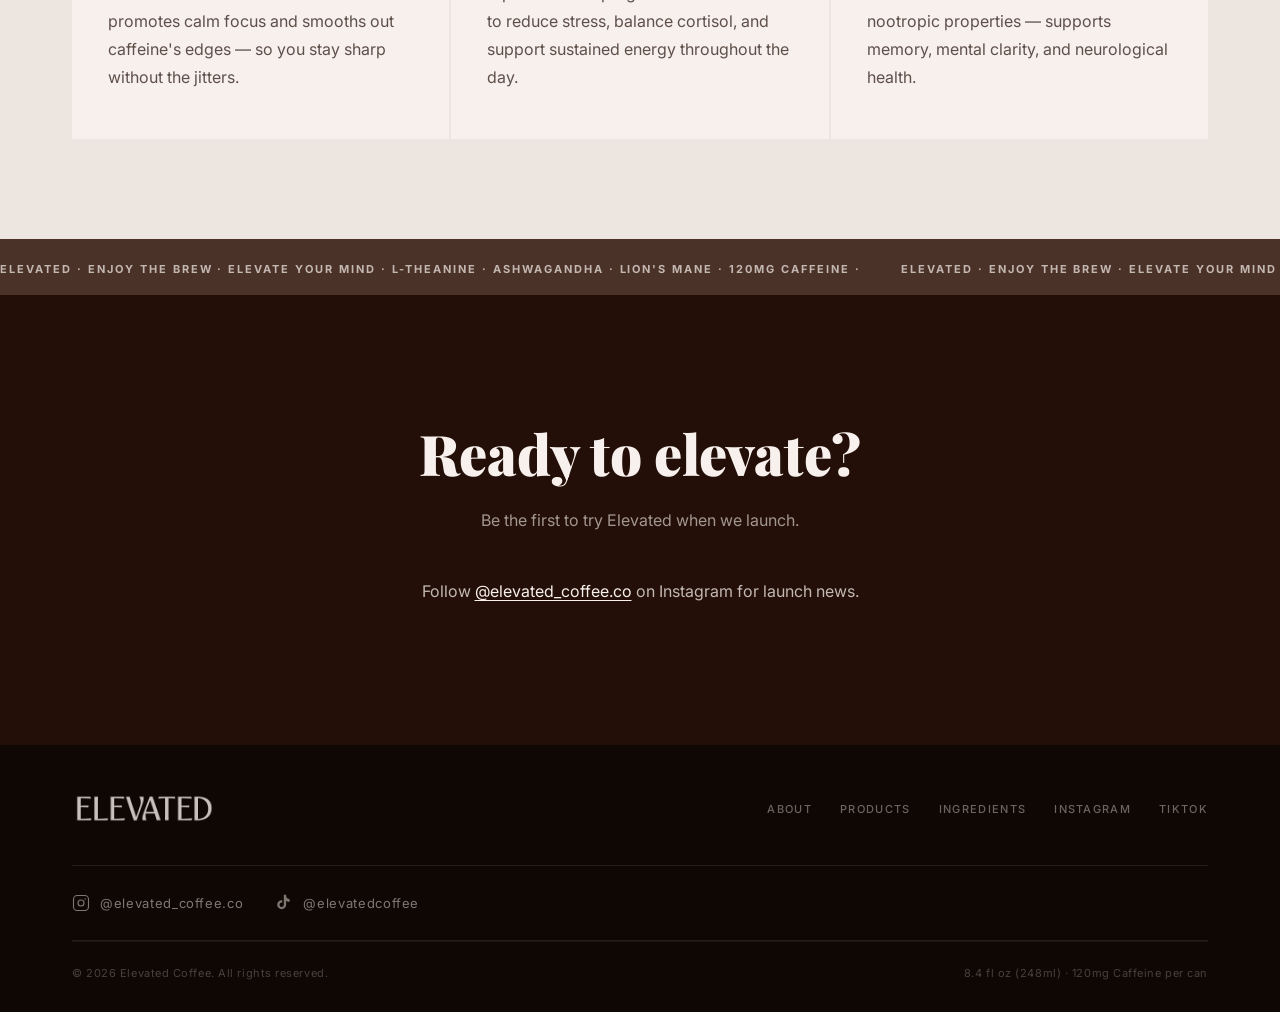
==== commit 18f03a30: "Make early access signup honest and ready for Google Sheets - Signup no longer shows success while d" ====
--- a/index.html
+++ b/index.html
@@ -7,7 +7,7 @@
   <link rel="preconnect" href="https://fonts.googleapis.com" />
   <link rel="preconnect" href="https://fonts.gstatic.com" crossorigin />
   <link href="https://fonts.googleapis.com/css2?family=Playfair+Display:wght@400;700;900&family=Inter:wght@300;400;500;600&display=swap" rel="stylesheet" />
-  <link rel="stylesheet" href="style.css?v=nozoom1" />
+  <link rel="stylesheet" href="style.css?v=signup1" />
 </head>
 <body>
 
@@ -320,11 +320,16 @@
     <div class="container">
       <div class="cta__inner">
         <h2 class="cta__title">Ready to elevate?</h2>
-        <p class="cta__sub">Join thousands who've made the switch to smarter coffee.</p>
-        <form class="cta__form">
-          <input type="email" placeholder="Your email address" required />
+        <p class="cta__sub">Be the first to try Elevated when we launch.</p>
+        <form class="cta__form" novalidate>
+          <label class="visually-hidden" for="signupEmail">Email address</label>
+          <input id="signupEmail" type="email" name="email" placeholder="Your email address" autocomplete="email" required />
+          <!-- Hidden from people; bots that fill it are ignored -->
+          <input class="cta__hp" type="text" name="company" tabindex="-1" autocomplete="off" aria-hidden="true" />
           <button type="submit" class="btn btn--cream">Get Early Access</button>
         </form>
+        <p class="cta__status" role="status" aria-live="polite"></p>
+        <p class="cta__fallback" hidden>Follow <a href="https://instagram.com/elevated_coffee.co" target="_blank" rel="noopener">@elevated_coffee.co</a> on Instagram for launch news.</p>
         <p class="cta__fine">No spam. Just drops, news, and the occasional good idea.</p>
       </div>
     </div>
@@ -368,6 +373,6 @@
     </div>
   </footer>
 
-  <script src="script.js?v=nozoom1"></script>
+  <script src="script.js?v=signup1"></script>
 </body>
 </html>
--- a/style.css
+++ b/style.css
@@ -1397,3 +1397,41 @@
   .nutrition-modal,
   .nutrition-modal__body { transition: none; }
 }
+
+/* ─── EARLY ACCESS SIGNUP ─── */
+.visually-hidden {
+  position: absolute !important;
+  width: 1px; height: 1px;
+  padding: 0; margin: -1px;
+  overflow: hidden; clip: rect(0 0 0 0);
+  white-space: nowrap; border: 0;
+}
+.cta__hp {
+  position: absolute !important;
+  left: -9999px;
+  width: 1px; height: 1px;
+  opacity: 0;
+}
+.cta__form { position: relative; }
+.cta__form[hidden] { display: none; }
+.cta__form .btn:disabled { cursor: default; }
+.cta__form .btn--done { background: var(--brown); color: var(--cream); }
+.cta__status {
+  min-height: 1.4em;
+  margin-bottom: 12px;
+  font-size: 14px;
+  color: rgba(247,240,237,0.8);
+}
+.cta__status--error { color: #F2B8A8; }
+.cta__fallback {
+  font-size: 1rem;
+  line-height: 1.7;
+  color: rgba(247,240,237,0.75);
+  margin-bottom: 20px;
+}
+.cta__fallback a {
+  color: var(--cream);
+  text-decoration: underline;
+  text-underline-offset: 3px;
+}
+.cta__fallback a:hover { color: #fff; }
